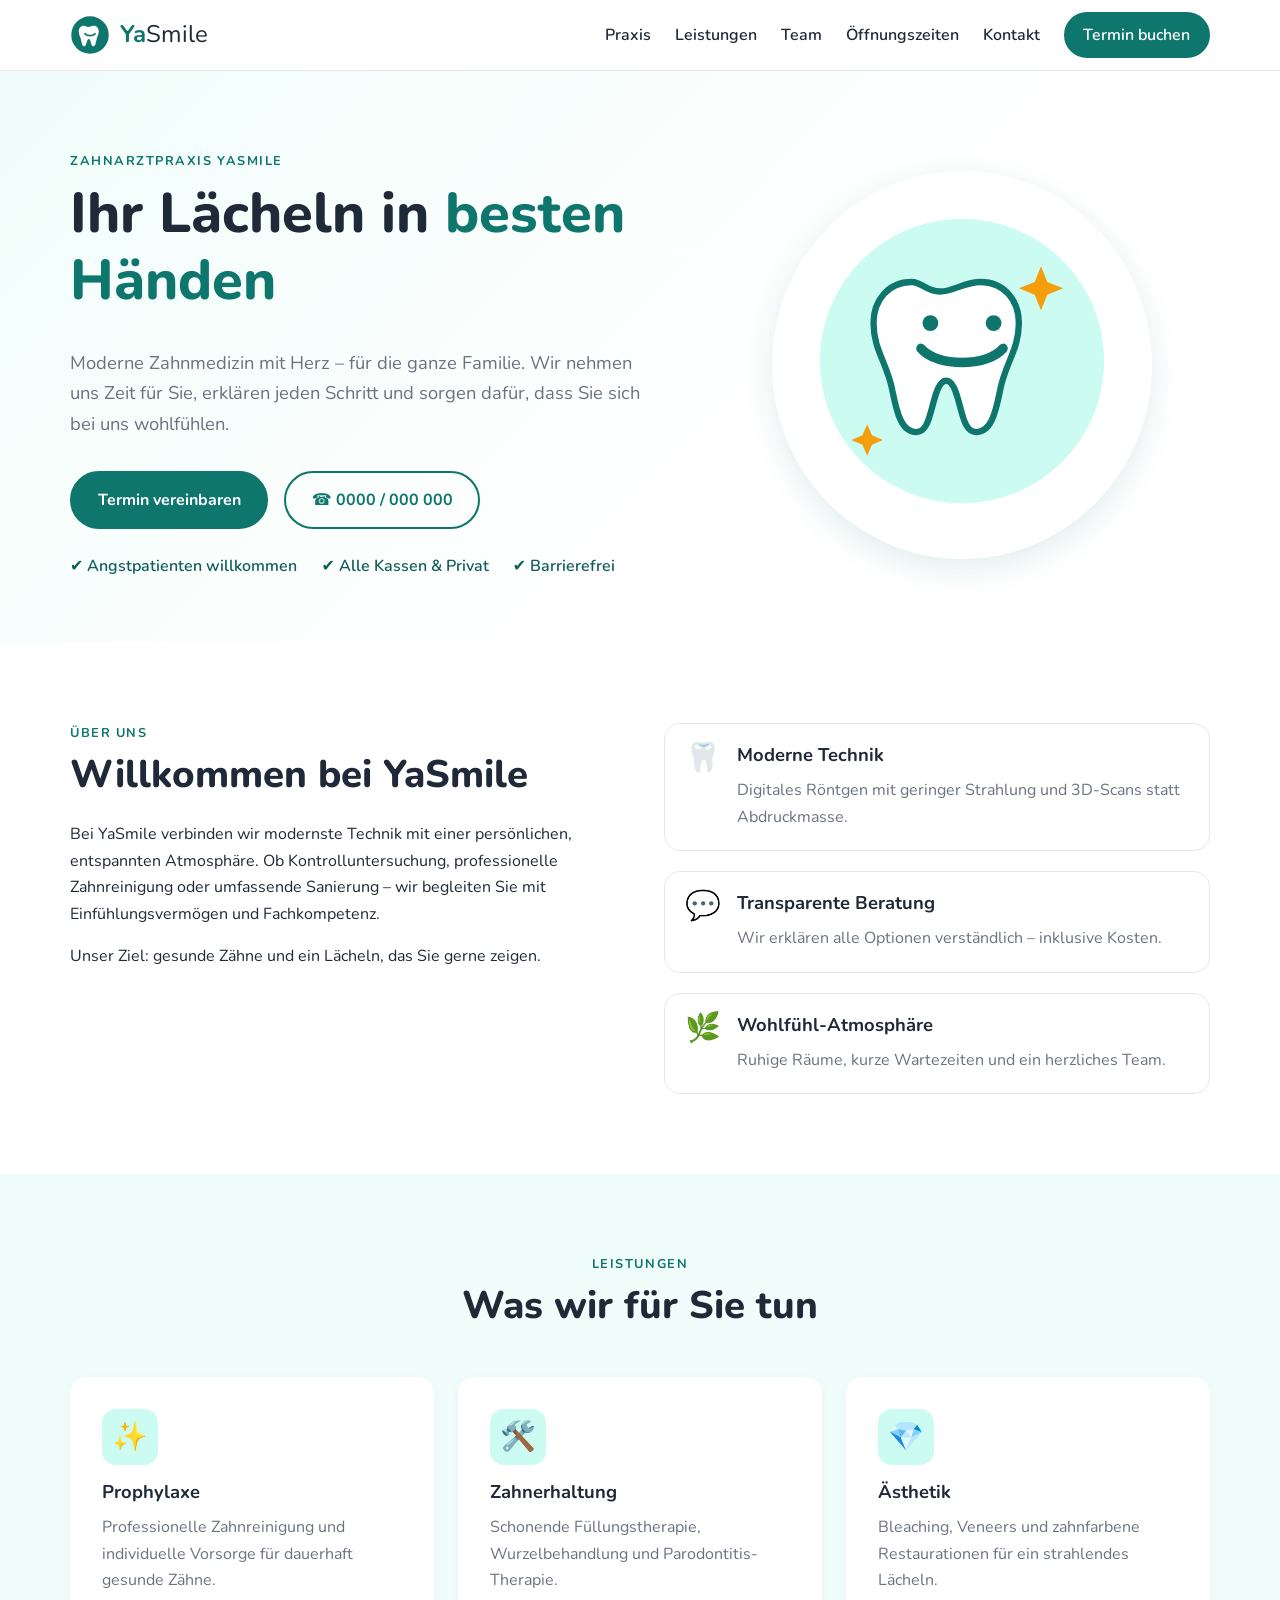
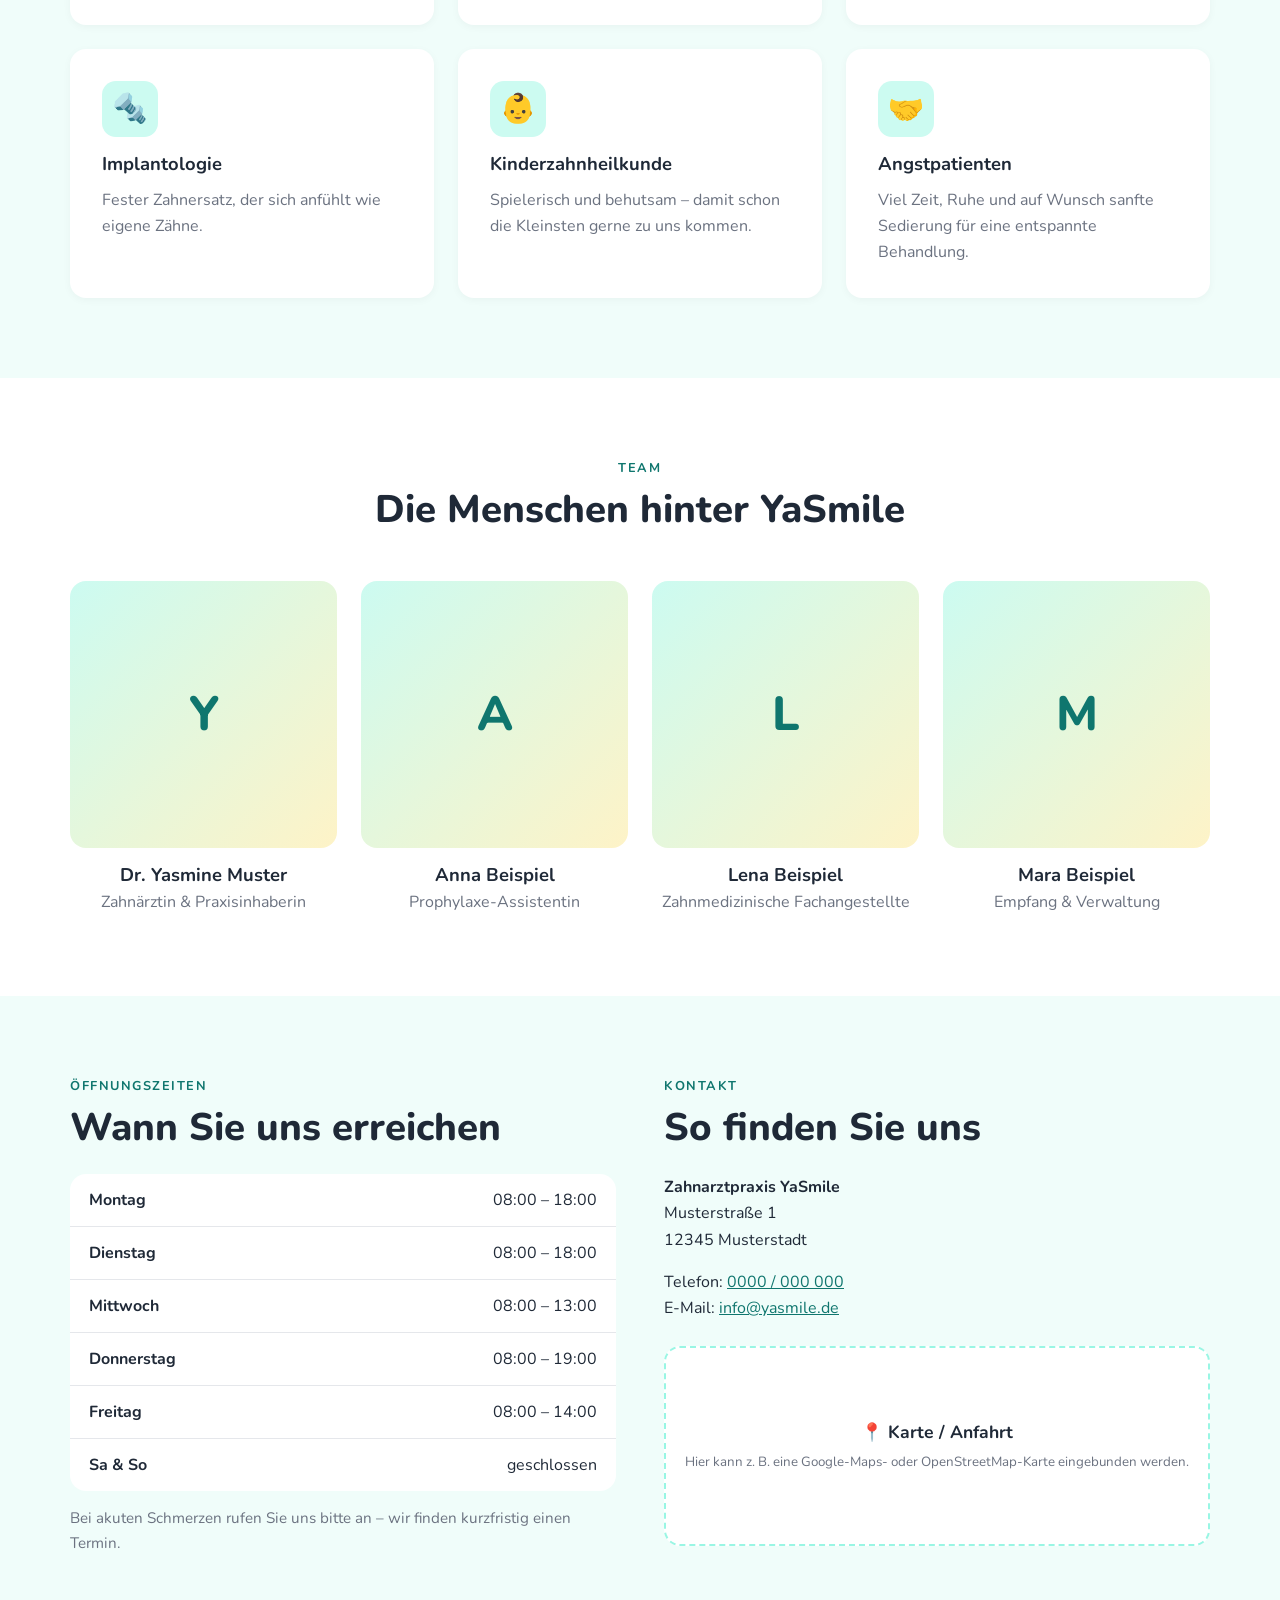
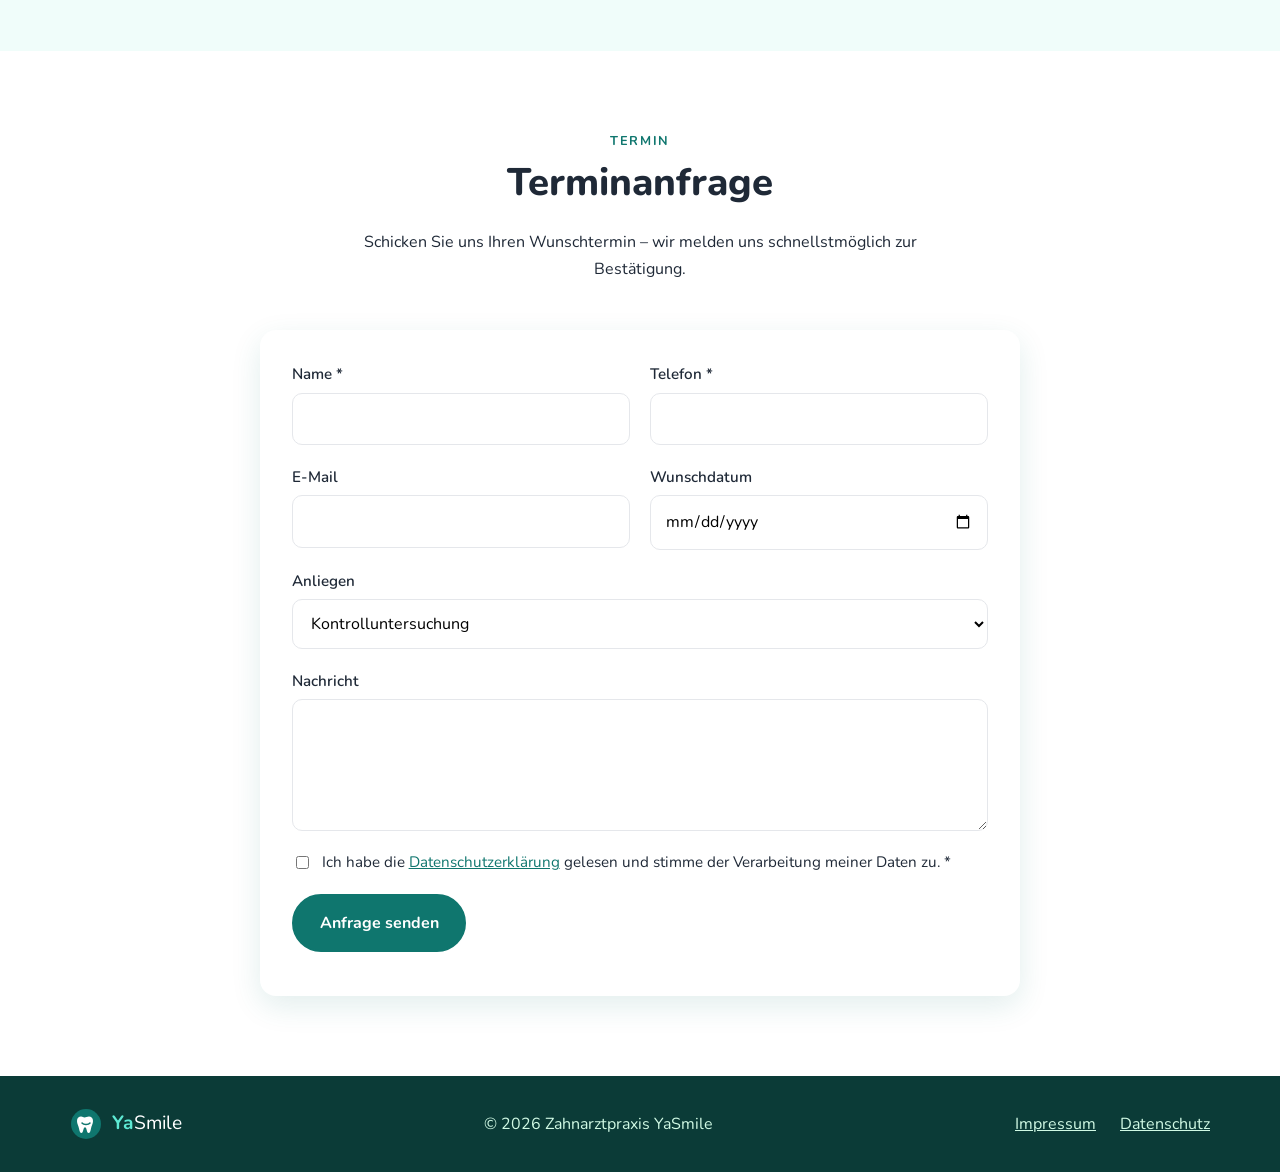
==== index.html @ cb1a3b2c "Add YaSmile dental practice website Static responsive site with hero, practice info, services, team," ====
<!DOCTYPE html>
<html lang="de">
<head>
  <meta charset="UTF-8">
  <meta name="viewport" content="width=device-width, initial-scale=1.0">
  <title>YaSmile – Ihre Zahnarztpraxis</title>
  <meta name="description" content="YaSmile – moderne Zahnarztpraxis für die ganze Familie. Prophylaxe, Ästhetik, Implantologie und Angstpatienten-Behandlung. Jetzt Termin vereinbaren.">
  <link rel="icon" href="favicon.svg" type="image/svg+xml">
  <link rel="preconnect" href="https://fonts.googleapis.com">
  <link rel="preconnect" href="https://fonts.gstatic.com" crossorigin>
  <link href="https://fonts.googleapis.com/css2?family=Nunito:wght@400;600;700;800&display=swap" rel="stylesheet">
  <link rel="stylesheet" href="css/styles.css">
</head>
<body>

  <!-- Navigation -->
  <header class="site-header" id="top">
    <div class="container nav-wrap">
      <a href="#top" class="brand" aria-label="YaSmile Startseite">
        <img src="assets/logo.svg" alt="" width="40" height="40">
        <span><strong>Ya</strong>Smile</span>
      </a>
      <button class="nav-toggle" aria-label="Menü öffnen" aria-expanded="false" aria-controls="main-nav">
        <span></span><span></span><span></span>
      </button>
      <nav class="main-nav" id="main-nav">
        <a href="#praxis">Praxis</a>
        <a href="#leistungen">Leistungen</a>
        <a href="#team">Team</a>
        <a href="#zeiten">Öffnungszeiten</a>
        <a href="#kontakt">Kontakt</a>
        <a href="#termin" class="btn btn-small">Termin buchen</a>
      </nav>
    </div>
  </header>

  <main>
    <!-- Hero -->
    <section class="hero">
      <div class="container hero-grid">
        <div class="hero-text">
          <p class="eyebrow">Zahnarztpraxis YaSmile</p>
          <h1>Ihr Lächeln in <span class="accent">besten Händen</span></h1>
          <p class="lead">Moderne Zahnmedizin mit Herz – für die ganze Familie. Wir nehmen uns Zeit für Sie, erklären jeden Schritt und sorgen dafür, dass Sie sich bei uns wohlfühlen.</p>
          <div class="hero-actions">
            <a href="#termin" class="btn">Termin vereinbaren</a>
            <a href="tel:+49000000000" class="btn btn-outline">☎ 0000 / 000 000</a>
          </div>
          <ul class="hero-badges">
            <li>✔ Angstpatienten willkommen</li>
            <li>✔ Alle Kassen &amp; Privat</li>
            <li>✔ Barrierefrei</li>
          </ul>
        </div>
        <div class="hero-visual" aria-hidden="true">
          <div class="smile-card">
            <svg viewBox="0 0 200 200">
              <circle cx="100" cy="100" r="90" fill="#ccfbf1"/>
              <path d="M68 50c-14 0-24 11-24 26 0 17 9 26 12 43 3 15 6 26 15 26s9-17 14-28c3-6 7-6 10 0 5 11 5 28 14 28s12-11 15-26c3-17 12-26 12-43 0-15-10-26-24-26-11 0-17 6-26 6s-11-6-18-6z" fill="#fff" stroke="#0f766e" stroke-width="4"/>
              <path d="M74 92c10 12 42 12 52 0" stroke="#0f766e" stroke-width="6" stroke-linecap="round" fill="none"/>
              <circle cx="80" cy="76" r="5" fill="#0f766e"/>
              <circle cx="120" cy="76" r="5" fill="#0f766e"/>
              <path d="M150 40l4 10 10 4-10 4-4 10-4-10-10-4 10-4z" fill="#f59e0b"/>
              <path d="M40 140l3 7 7 3-7 3-3 7-3-7-7-3 7-3z" fill="#f59e0b"/>
            </svg>
          </div>
        </div>
      </div>
    </section>

    <!-- Praxis -->
    <section class="section" id="praxis">
      <div class="container two-col">
        <div>
          <p class="eyebrow">Über uns</p>
          <h2>Willkommen bei YaSmile</h2>
          <p>Bei YaSmile verbinden wir modernste Technik mit einer persönlichen, entspannten Atmosphäre. Ob Kontrolluntersuchung, professionelle Zahnreinigung oder umfassende Sanierung – wir begleiten Sie mit Einfühlungsvermögen und Fachkompetenz.</p>
          <p>Unser Ziel: gesunde Zähne und ein Lächeln, das Sie gerne zeigen.</p>
        </div>
        <ul class="features">
          <li><span class="icon">🦷</span><div><h3>Moderne Technik</h3><p>Digitales Röntgen mit geringer Strahlung und 3D-Scans statt Abdruckmasse.</p></div></li>
          <li><span class="icon">💬</span><div><h3>Transparente Beratung</h3><p>Wir erklären alle Optionen verständlich – inklusive Kosten.</p></div></li>
          <li><span class="icon">🌿</span><div><h3>Wohlfühl-Atmosphäre</h3><p>Ruhige Räume, kurze Wartezeiten und ein herzliches Team.</p></div></li>
        </ul>
      </div>
    </section>

    <!-- Leistungen -->
    <section class="section section-tinted" id="leistungen">
      <div class="container">
        <div class="section-head">
          <p class="eyebrow">Leistungen</p>
          <h2>Was wir für Sie tun</h2>
        </div>
        <div class="cards">
          <article class="card"><span class="icon">✨</span><h3>Prophylaxe</h3><p>Professionelle Zahnreinigung und individuelle Vorsorge für dauerhaft gesunde Zähne.</p></article>
          <article class="card"><span class="icon">🛠️</span><h3>Zahnerhaltung</h3><p>Schonende Füllungstherapie, Wurzelbehandlung und Parodontitis-Therapie.</p></article>
          <article class="card"><span class="icon">💎</span><h3>Ästhetik</h3><p>Bleaching, Veneers und zahnfarbene Restaurationen für ein strahlendes Lächeln.</p></article>
          <article class="card"><span class="icon">🔩</span><h3>Implantologie</h3><p>Fester Zahnersatz, der sich anfühlt wie eigene Zähne.</p></article>
          <article class="card"><span class="icon">👶</span><h3>Kinderzahnheilkunde</h3><p>Spielerisch und behutsam – damit schon die Kleinsten gerne zu uns kommen.</p></article>
          <article class="card"><span class="icon">🤝</span><h3>Angstpatienten</h3><p>Viel Zeit, Ruhe und auf Wunsch sanfte Sedierung für eine entspannte Behandlung.</p></article>
        </div>
      </div>
    </section>

    <!-- Team -->
    <section class="section" id="team">
      <div class="container">
        <div class="section-head">
          <p class="eyebrow">Team</p>
          <h2>Die Menschen hinter YaSmile</h2>
        </div>
        <div class="team">
          <figure class="member"><div class="avatar">Y</div><figcaption><h3>Dr. Yasmine Muster</h3><p>Zahnärztin &amp; Praxisinhaberin</p></figcaption></figure>
          <figure class="member"><div class="avatar">A</div><figcaption><h3>Anna Beispiel</h3><p>Prophylaxe-Assistentin</p></figcaption></figure>
          <figure class="member"><div class="avatar">L</div><figcaption><h3>Lena Beispiel</h3><p>Zahnmedizinische Fachangestellte</p></figcaption></figure>
          <figure class="member"><div class="avatar">M</div><figcaption><h3>Mara Beispiel</h3><p>Empfang &amp; Verwaltung</p></figcaption></figure>
        </div>
      </div>
    </section>

    <!-- Öffnungszeiten & Kontakt -->
    <section class="section section-tinted" id="zeiten">
      <div class="container two-col">
        <div>
          <p class="eyebrow">Öffnungszeiten</p>
          <h2>Wann Sie uns erreichen</h2>
          <table class="hours">
            <tr><th>Montag</th><td>08:00 – 18:00</td></tr>
            <tr><th>Dienstag</th><td>08:00 – 18:00</td></tr>
            <tr><th>Mittwoch</th><td>08:00 – 13:00</td></tr>
            <tr><th>Donnerstag</th><td>08:00 – 19:00</td></tr>
            <tr><th>Freitag</th><td>08:00 – 14:00</td></tr>
            <tr><th>Sa &amp; So</th><td>geschlossen</td></tr>
          </table>
          <p class="note">Bei akuten Schmerzen rufen Sie uns bitte an – wir finden kurzfristig einen Termin.</p>
        </div>
        <div id="kontakt">
          <p class="eyebrow">Kontakt</p>
          <h2>So finden Sie uns</h2>
          <address class="contact">
            <p><strong>Zahnarztpraxis YaSmile</strong><br>Musterstraße 1<br>12345 Musterstadt</p>
            <p>Telefon: <a href="tel:+49000000000">0000 / 000 000</a><br>E-Mail: <a href="mailto:info@yasmile.de">info@yasmile.de</a></p>
          </address>
          <div class="map-placeholder">
            <span>📍 Karte / Anfahrt</span>
            <small>Hier kann z. B. eine Google-Maps- oder OpenStreetMap-Karte eingebunden werden.</small>
          </div>
        </div>
      </div>
    </section>

    <!-- Terminanfrage -->
    <section class="section" id="termin">
      <div class="container narrow">
        <div class="section-head">
          <p class="eyebrow">Termin</p>
          <h2>Terminanfrage</h2>
          <p>Schicken Sie uns Ihren Wunschtermin – wir melden uns schnellstmöglich zur Bestätigung.</p>
        </div>
        <form class="form" id="termin-form" novalidate>
          <div class="field"><label for="name">Name *</label><input id="name" name="name" required autocomplete="name"></div>
          <div class="field"><label for="phone">Telefon *</label><input id="phone" name="phone" type="tel" required autocomplete="tel"></div>
          <div class="field"><label for="email">E-Mail</label><input id="email" name="email" type="email" autocomplete="email"></div>
          <div class="field"><label for="date">Wunschdatum</label><input id="date" name="date" type="date"></div>
          <div class="field full"><label for="reason">Anliegen</label>
            <select id="reason" name="reason">
              <option>Kontrolluntersuchung</option>
              <option>Professionelle Zahnreinigung</option>
              <option>Schmerzen / Notfall</option>
              <option>Beratung Ästhetik / Implantate</option>
              <option>Sonstiges</option>
            </select>
          </div>
          <div class="field full"><label for="message">Nachricht</label><textarea id="message" name="message" rows="4"></textarea></div>
          <div class="field full check"><input id="privacy" type="checkbox" required><label for="privacy">Ich habe die <a href="datenschutz.html">Datenschutzerklärung</a> gelesen und stimme der Verarbeitung meiner Daten zu. *</label></div>
          <div class="full"><button class="btn" type="submit">Anfrage senden</button><p class="form-status" role="status" aria-live="polite"></p></div>
        </form>
      </div>
    </section>
  </main>

  <footer class="site-footer">
    <div class="container footer-grid">
      <div class="brand"><img src="assets/logo.svg" alt="" width="32" height="32"><span><strong>Ya</strong>Smile</span></div>
      <p>© <span id="year"></span> Zahnarztpraxis YaSmile</p>
      <nav><a href="impressum.html">Impressum</a><a href="datenschutz.html">Datenschutz</a></nav>
    </div>
  </footer>

  <script src="js/main.js"></script>
</body>
</html>
---- css/styles.css ----
:root {
  --primary: #0f766e;
  --primary-dark: #115e59;
  --primary-light: #ccfbf1;
  --accent: #f59e0b;
  --text: #1f2937;
  --muted: #6b7280;
  --bg: #ffffff;
  --tint: #f0fdfa;
  --border: #e5e7eb;
  --radius: 16px;
  --shadow: 0 10px 30px rgba(15, 118, 110, 0.12);
}

*, *::before, *::after { box-sizing: border-box; }
html { scroll-behavior: smooth; scroll-padding-top: 80px; }
body {
  margin: 0;
  font-family: "Nunito", system-ui, -apple-system, "Segoe UI", sans-serif;
  color: var(--text);
  background: var(--bg);
  line-height: 1.65;
}
img { max-width: 100%; display: block; }
a { color: var(--primary); }
h1, h2, h3 { line-height: 1.2; margin: 0 0 .6em; }
h1 { font-size: clamp(2.2rem, 5vw, 3.5rem); font-weight: 800; }
h2 { font-size: clamp(1.7rem, 3.5vw, 2.4rem); font-weight: 800; }
h3 { font-size: 1.15rem; }

.container { width: min(1140px, 100% - 32px); margin-inline: auto; }
.narrow { width: min(760px, 100% - 32px); }

.eyebrow {
  text-transform: uppercase; letter-spacing: .12em; font-size: .8rem;
  font-weight: 700; color: var(--primary); margin: 0 0 .5rem;
}
.accent { color: var(--primary); }

/* Buttons */
.btn {
  display: inline-block; background: var(--primary); color: #fff; text-decoration: none;
  font-weight: 700; padding: .85rem 1.6rem; border-radius: 999px; border: 2px solid var(--primary);
  cursor: pointer; font: inherit; font-weight: 700; transition: background .2s, transform .2s;
}
.btn:hover { background: var(--primary-dark); transform: translateY(-2px); }
.btn-outline { background: transparent; color: var(--primary); }
.btn-outline:hover { background: var(--primary-light); }
.btn-small { padding: .5rem 1.1rem; color: #fff !important; }

/* Header */
.site-header {
  position: sticky; top: 0; z-index: 50; background: rgba(255,255,255,.92);
  backdrop-filter: blur(8px); border-bottom: 1px solid var(--border);
}
.nav-wrap { display: flex; align-items: center; justify-content: space-between; height: 70px; }
.brand { display: flex; align-items: center; gap: .6rem; text-decoration: none; color: var(--text); font-size: 1.5rem; }
.brand strong { color: var(--primary); }
.main-nav { display: flex; align-items: center; gap: 1.5rem; }
.main-nav a { text-decoration: none; color: var(--text); font-weight: 600; }
.main-nav a:not(.btn):hover { color: var(--primary); }
.nav-toggle { display: none; background: none; border: 0; cursor: pointer; padding: 8px; }
.nav-toggle span { display: block; width: 24px; height: 3px; background: var(--text); margin: 4px 0; border-radius: 2px; transition: .3s; }

/* Hero */
.hero { background: linear-gradient(135deg, var(--tint) 0%, #fff 60%); padding: 5rem 0 4rem; }
.hero-grid { display: grid; grid-template-columns: 1.2fr 1fr; gap: 3rem; align-items: center; }
.lead { font-size: 1.15rem; color: var(--muted); max-width: 36em; }
.hero-actions { display: flex; flex-wrap: wrap; gap: 1rem; margin: 2rem 0 1.5rem; }
.hero-badges { list-style: none; padding: 0; margin: 0; display: flex; flex-wrap: wrap; gap: .5rem 1.5rem; color: var(--primary-dark); font-weight: 600; }
.smile-card { background: #fff; border-radius: 50%; box-shadow: var(--shadow); padding: 2rem; max-width: 380px; margin-inline: auto; animation: float 5s ease-in-out infinite; }
@keyframes float { 50% { transform: translateY(-12px); } }

/* Sections */
.section { padding: 5rem 0; }
.section-tinted { background: var(--tint); }
.section-head { text-align: center; max-width: 640px; margin: 0 auto 3rem; }
.two-col { display: grid; grid-template-columns: 1fr 1fr; gap: 3rem; align-items: start; }

.features { list-style: none; margin: 0; padding: 0; display: grid; gap: 1.25rem; }
.features li { display: flex; gap: 1rem; background: #fff; border: 1px solid var(--border); border-radius: var(--radius); padding: 1.25rem; }
.features p { margin: 0; color: var(--muted); }
.icon { font-size: 1.8rem; line-height: 1; flex-shrink: 0; }

.cards { display: grid; grid-template-columns: repeat(3, 1fr); gap: 1.5rem; }
.card { background: #fff; border-radius: var(--radius); padding: 2rem; box-shadow: 0 2px 8px rgba(0,0,0,.04); transition: transform .25s, box-shadow .25s; }
.card:hover { transform: translateY(-6px); box-shadow: var(--shadow); }
.card .icon { display: inline-flex; width: 56px; height: 56px; align-items: center; justify-content: center; background: var(--primary-light); border-radius: 14px; margin-bottom: 1rem; }
.card p { color: var(--muted); margin: 0; }

.team { display: grid; grid-template-columns: repeat(4, 1fr); gap: 1.5rem; }
.member { margin: 0; text-align: center; }
.avatar {
  aspect-ratio: 1; border-radius: var(--radius); display: grid; place-items: center;
  font-size: 3rem; font-weight: 800; color: var(--primary);
  background: linear-gradient(135deg, var(--primary-light), #fef3c7); margin-bottom: 1rem;
}
.member h3 { margin-bottom: .2rem; }
.member p { margin: 0; color: var(--muted); }

.hours { width: 100%; border-collapse: collapse; background: #fff; border-radius: var(--radius); overflow: hidden; }
.hours th, .hours td { padding: .8rem 1.2rem; text-align: left; border-bottom: 1px solid var(--border); }
.hours tr:last-child th, .hours tr:last-child td { border-bottom: 0; }
.hours td { text-align: right; font-variant-numeric: tabular-nums; }
.note { color: var(--muted); font-size: .95rem; }

.contact { font-style: normal; }
.map-placeholder {
  margin-top: 1.5rem; min-height: 200px; border-radius: var(--radius); border: 2px dashed #99f6e4;
  background: #fff; display: grid; place-content: center; text-align: center; padding: 1rem; gap: .3rem;
}
.map-placeholder span { font-weight: 700; font-size: 1.1rem; }
.map-placeholder small { color: var(--muted); }

/* Form */
.form { display: grid; grid-template-columns: 1fr 1fr; gap: 1.2rem; background: #fff; padding: 2rem; border-radius: var(--radius); box-shadow: var(--shadow); }
.field { display: flex; flex-direction: column; gap: .35rem; }
.full { grid-column: 1 / -1; }
.field label { font-weight: 600; font-size: .95rem; }
.field input, .field select, .field textarea {
  font: inherit; padding: .75rem .9rem; border: 1px solid var(--border); border-radius: 10px; background: #fff;
}
.field input:focus, .field select:focus, .field textarea:focus { outline: 2px solid var(--primary); border-color: transparent; }
.field.check { flex-direction: row; align-items: flex-start; gap: .6rem; }
.field.check input { margin-top: .35rem; }
.field.check label { font-weight: 400; }
.invalid { border-color: #dc2626 !important; }
.form-status { margin: .75rem 0 0; font-weight: 600; }
.form-status.error { color: #dc2626; }
.form-status.success { color: var(--primary); }

/* Footer */
.site-footer { background: #0b3b37; color: #d1fae5; padding: 2rem 0; }
.footer-grid { display: flex; flex-wrap: wrap; align-items: center; justify-content: space-between; gap: 1rem; }
.site-footer .brand { color: #fff; font-size: 1.2rem; }
.site-footer .brand strong { color: #5eead4; }
.site-footer p { margin: 0; }
.site-footer nav { display: flex; gap: 1.5rem; }
.site-footer a { color: #d1fae5; }

/* Legal pages */
.legal { padding: 4rem 0; }
.legal h2 { font-size: 1.4rem; margin-top: 2rem; }

/* Responsive */
@media (max-width: 900px) {
  .hero-grid, .two-col { grid-template-columns: 1fr; }
  .hero-visual { order: -1; }
  .smile-card { max-width: 240px; }
  .cards { grid-template-columns: repeat(2, 1fr); }
  .team { grid-template-columns: repeat(2, 1fr); }
}
@media (max-width: 760px) {
  .nav-toggle { display: block; }
  .main-nav {
    position: absolute; top: 70px; left: 0; right: 0; flex-direction: column; align-items: stretch;
    background: #fff; padding: 1rem 16px 1.5rem; gap: .25rem; border-bottom: 1px solid var(--border);
    display: none;
  }
  .main-nav.open { display: flex; }
  .main-nav a { padding: .6rem 0; }
  .main-nav .btn { text-align: center; margin-top: .5rem; }
  .nav-toggle[aria-expanded="true"] span:nth-child(1) { transform: translateY(7px) rotate(45deg); }
  .nav-toggle[aria-expanded="true"] span:nth-child(2) { opacity: 0; }
  .nav-toggle[aria-expanded="true"] span:nth-child(3) { transform: translateY(-7px) rotate(-45deg); }
  .hero { padding: 3rem 0; }
  .section { padding: 3.5rem 0; }
  .cards, .form { grid-template-columns: 1fr; }
  .form { padding: 1.25rem; }
}
@media (prefers-reduced-motion: reduce) {
  html { scroll-behavior: auto; }
  .smile-card { animation: none; }
  .card, .btn { transition: none; }
}
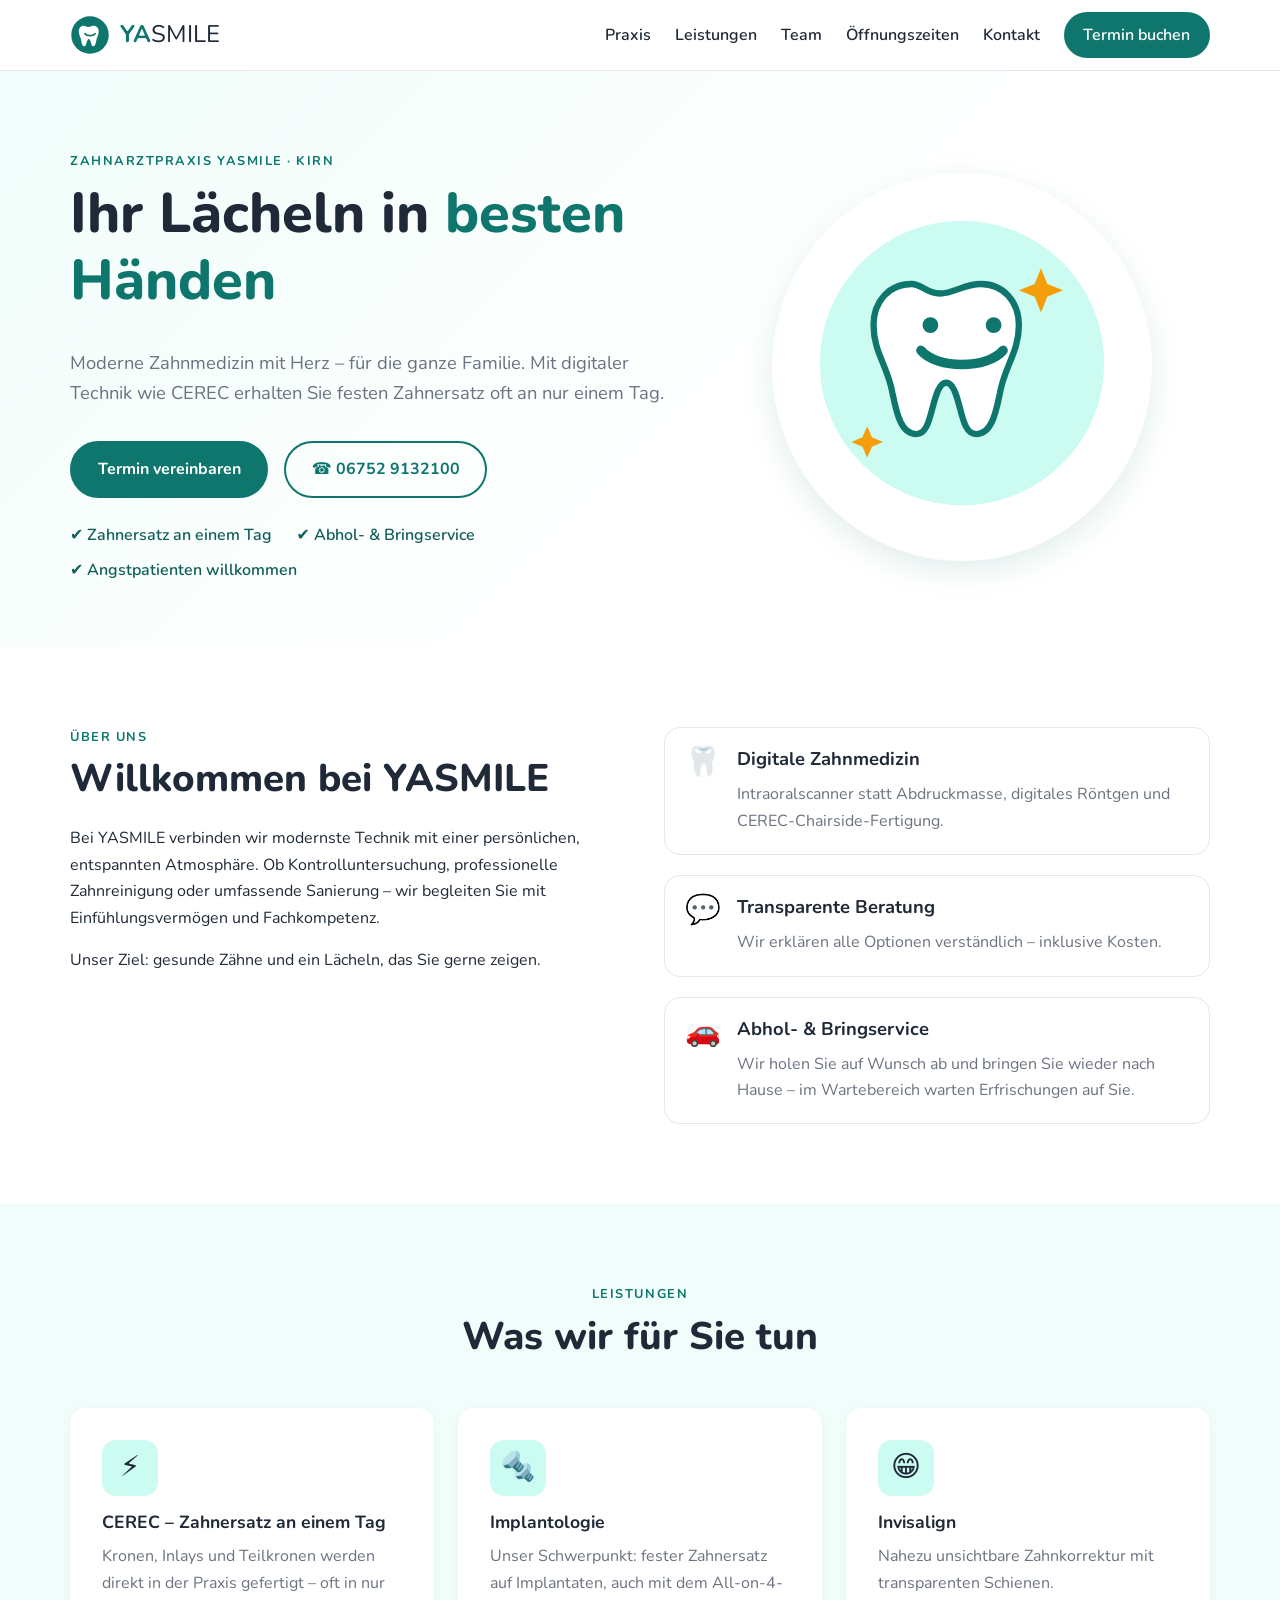
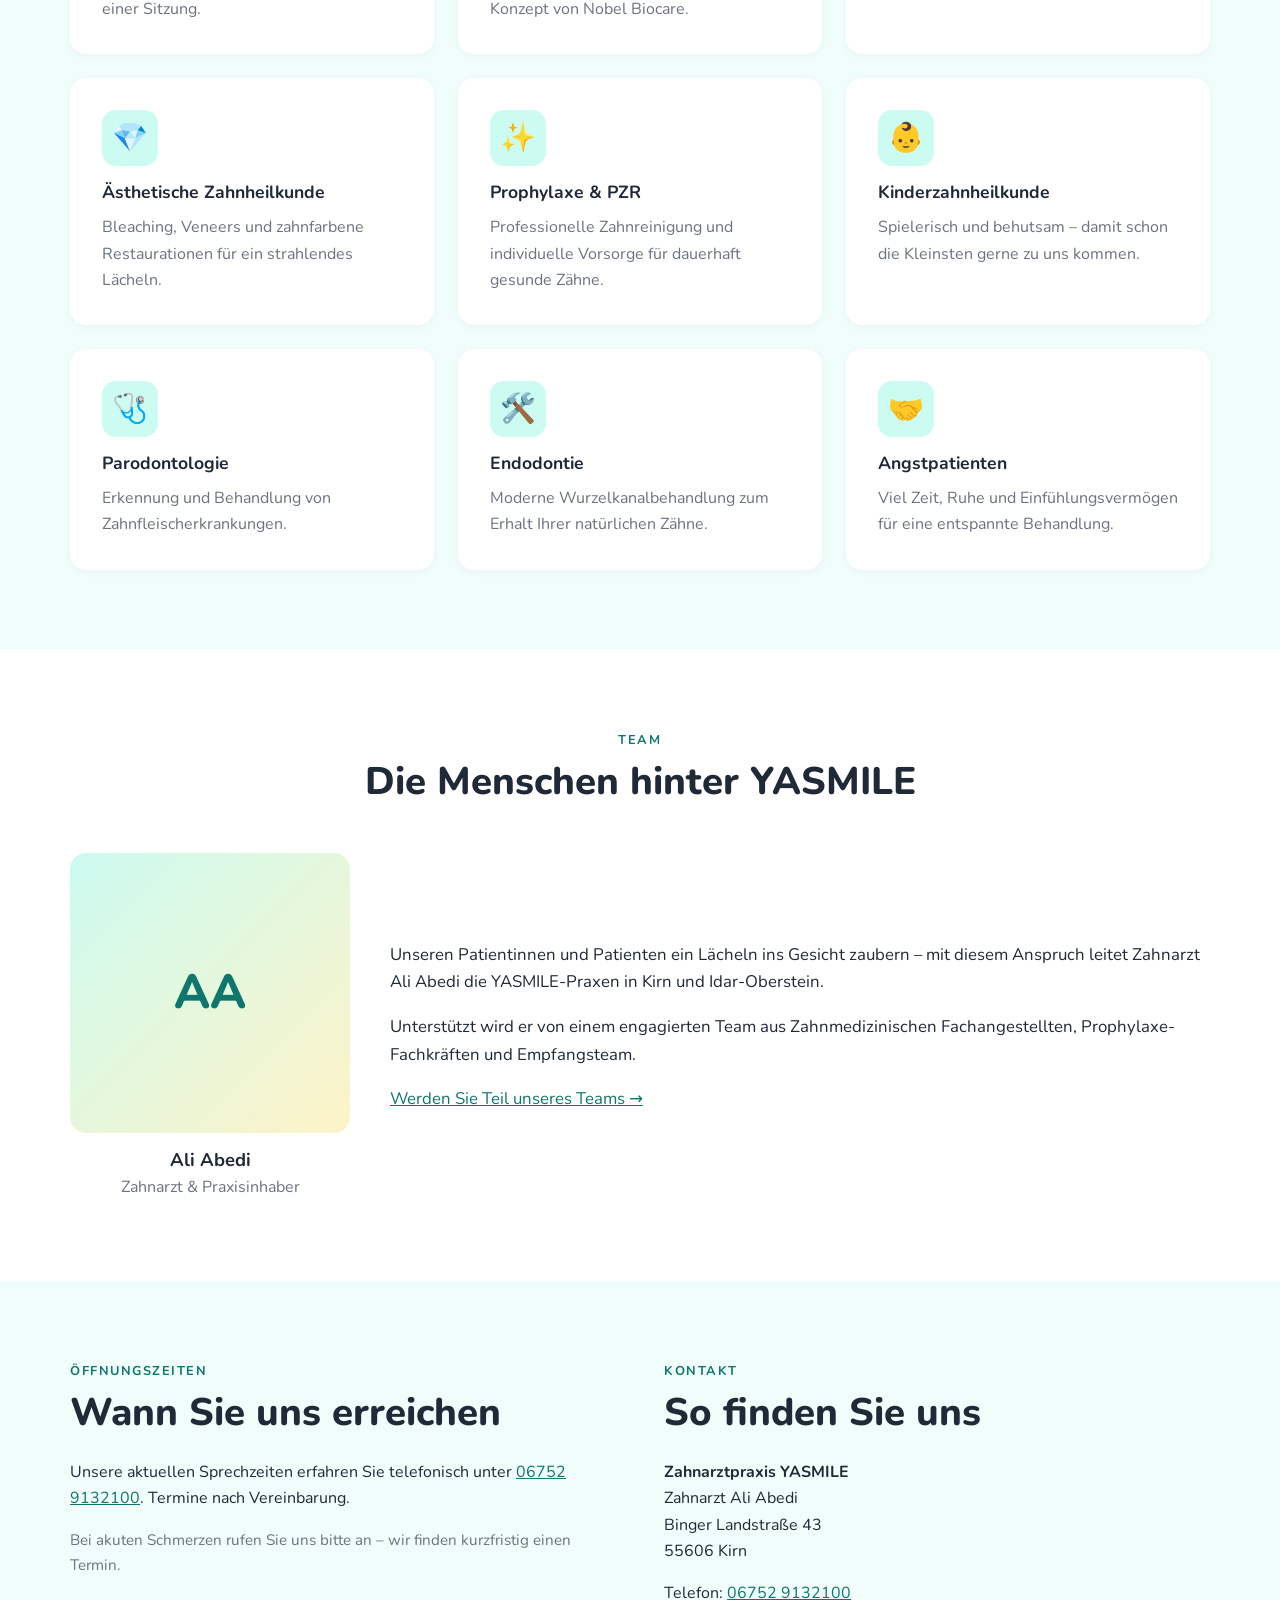
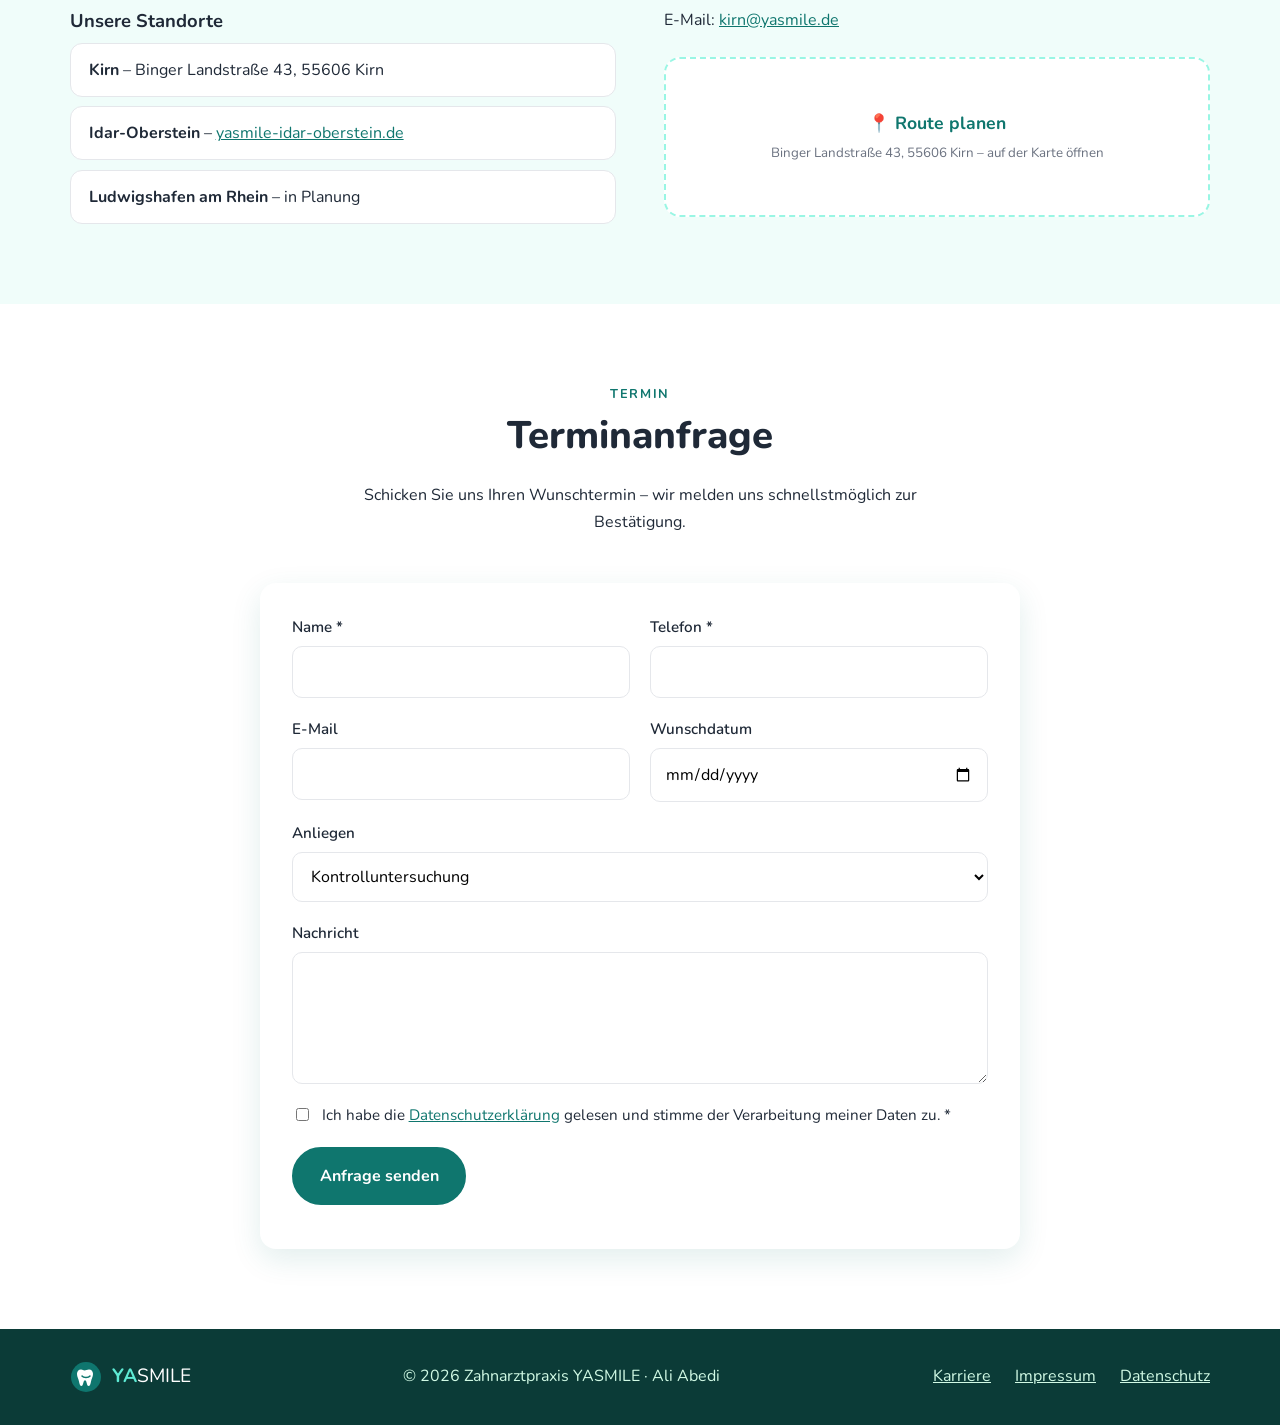
==== commit 87a6ec30: "Use real YASMILE practice details Add Kirn address, phone and email, owner Ali Abedi, actual service" ====
--- a/index.html
+++ b/index.html
@@ -3,8 +3,8 @@
 <head>
   <meta charset="UTF-8">
   <meta name="viewport" content="width=device-width, initial-scale=1.0">
-  <title>YaSmile – Ihre Zahnarztpraxis</title>
-  <meta name="description" content="YaSmile – moderne Zahnarztpraxis für die ganze Familie. Prophylaxe, Ästhetik, Implantologie und Angstpatienten-Behandlung. Jetzt Termin vereinbaren.">
+  <title>YASMILE – Ihr Zahnarzt in Kirn</title>
+  <meta name="description" content="YASMILE – moderne Zahnarztpraxis von Zahnarzt Ali Abedi in Kirn. CEREC-Zahnersatz an einem Tag, Implantate, Invisalign, Prophylaxe und Kinderzahnheilkunde.">
   <link rel="icon" href="favicon.svg" type="image/svg+xml">
   <link rel="preconnect" href="https://fonts.googleapis.com">
   <link rel="preconnect" href="https://fonts.gstatic.com" crossorigin>
@@ -16,9 +16,9 @@
   <!-- Navigation -->
   <header class="site-header" id="top">
     <div class="container nav-wrap">
-      <a href="#top" class="brand" aria-label="YaSmile Startseite">
+      <a href="#top" class="brand" aria-label="YASMILE Startseite">
         <img src="assets/logo.svg" alt="" width="40" height="40">
-        <span><strong>Ya</strong>Smile</span>
+        <span><strong>YA</strong>SMILE</span>
       </a>
       <button class="nav-toggle" aria-label="Menü öffnen" aria-expanded="false" aria-controls="main-nav">
         <span></span><span></span><span></span>
@@ -39,17 +39,17 @@
     <section class="hero">
       <div class="container hero-grid">
         <div class="hero-text">
-          <p class="eyebrow">Zahnarztpraxis YaSmile</p>
+          <p class="eyebrow">Zahnarztpraxis YASMILE · Kirn</p>
           <h1>Ihr Lächeln in <span class="accent">besten Händen</span></h1>
-          <p class="lead">Moderne Zahnmedizin mit Herz – für die ganze Familie. Wir nehmen uns Zeit für Sie, erklären jeden Schritt und sorgen dafür, dass Sie sich bei uns wohlfühlen.</p>
+          <p class="lead">Moderne Zahnmedizin mit Herz – für die ganze Familie. Mit digitaler Technik wie CEREC erhalten Sie festen Zahnersatz oft an nur einem Tag.</p>
           <div class="hero-actions">
             <a href="#termin" class="btn">Termin vereinbaren</a>
-            <a href="tel:+49000000000" class="btn btn-outline">☎ 0000 / 000 000</a>
+            <a href="tel:+4967529132100" class="btn btn-outline">☎ 06752 9132100</a>
           </div>
           <ul class="hero-badges">
+            <li>✔ Zahnersatz an einem Tag</li>
+            <li>✔ Abhol- &amp; Bringservice</li>
             <li>✔ Angstpatienten willkommen</li>
-            <li>✔ Alle Kassen &amp; Privat</li>
-            <li>✔ Barrierefrei</li>
           </ul>
         </div>
         <div class="hero-visual" aria-hidden="true">
@@ -73,14 +73,14 @@
       <div class="container two-col">
         <div>
           <p class="eyebrow">Über uns</p>
-          <h2>Willkommen bei YaSmile</h2>
-          <p>Bei YaSmile verbinden wir modernste Technik mit einer persönlichen, entspannten Atmosphäre. Ob Kontrolluntersuchung, professionelle Zahnreinigung oder umfassende Sanierung – wir begleiten Sie mit Einfühlungsvermögen und Fachkompetenz.</p>
+          <h2>Willkommen bei YASMILE</h2>
+          <p>Bei YASMILE verbinden wir modernste Technik mit einer persönlichen, entspannten Atmosphäre. Ob Kontrolluntersuchung, professionelle Zahnreinigung oder umfassende Sanierung – wir begleiten Sie mit Einfühlungsvermögen und Fachkompetenz.</p>
           <p>Unser Ziel: gesunde Zähne und ein Lächeln, das Sie gerne zeigen.</p>
         </div>
         <ul class="features">
-          <li><span class="icon">🦷</span><div><h3>Moderne Technik</h3><p>Digitales Röntgen mit geringer Strahlung und 3D-Scans statt Abdruckmasse.</p></div></li>
+          <li><span class="icon">🦷</span><div><h3>Digitale Zahnmedizin</h3><p>Intraoralscanner statt Abdruckmasse, digitales Röntgen und CEREC-Chairside-Fertigung.</p></div></li>
           <li><span class="icon">💬</span><div><h3>Transparente Beratung</h3><p>Wir erklären alle Optionen verständlich – inklusive Kosten.</p></div></li>
-          <li><span class="icon">🌿</span><div><h3>Wohlfühl-Atmosphäre</h3><p>Ruhige Räume, kurze Wartezeiten und ein herzliches Team.</p></div></li>
+          <li><span class="icon">🚗</span><div><h3>Abhol- &amp; Bringservice</h3><p>Wir holen Sie auf Wunsch ab und bringen Sie wieder nach Hause – im Wartebereich warten Erfrischungen auf Sie.</p></div></li>
         </ul>
       </div>
     </section>
@@ -93,12 +93,15 @@
           <h2>Was wir für Sie tun</h2>
         </div>
         <div class="cards">
-          <article class="card"><span class="icon">✨</span><h3>Prophylaxe</h3><p>Professionelle Zahnreinigung und individuelle Vorsorge für dauerhaft gesunde Zähne.</p></article>
-          <article class="card"><span class="icon">🛠️</span><h3>Zahnerhaltung</h3><p>Schonende Füllungstherapie, Wurzelbehandlung und Parodontitis-Therapie.</p></article>
-          <article class="card"><span class="icon">💎</span><h3>Ästhetik</h3><p>Bleaching, Veneers und zahnfarbene Restaurationen für ein strahlendes Lächeln.</p></article>
-          <article class="card"><span class="icon">🔩</span><h3>Implantologie</h3><p>Fester Zahnersatz, der sich anfühlt wie eigene Zähne.</p></article>
+          <article class="card"><span class="icon">⚡</span><h3>CEREC – Zahnersatz an einem Tag</h3><p>Kronen, Inlays und Teilkronen werden direkt in der Praxis gefertigt – oft in nur einer Sitzung.</p></article>
+          <article class="card"><span class="icon">🔩</span><h3>Implantologie</h3><p>Unser Schwerpunkt: fester Zahnersatz auf Implantaten, auch mit dem All-on-4-Konzept von Nobel Biocare.</p></article>
+          <article class="card"><span class="icon">😁</span><h3>Invisalign</h3><p>Nahezu unsichtbare Zahnkorrektur mit transparenten Schienen.</p></article>
+          <article class="card"><span class="icon">💎</span><h3>Ästhetische Zahnheilkunde</h3><p>Bleaching, Veneers und zahnfarbene Restaurationen für ein strahlendes Lächeln.</p></article>
+          <article class="card"><span class="icon">✨</span><h3>Prophylaxe &amp; PZR</h3><p>Professionelle Zahnreinigung und individuelle Vorsorge für dauerhaft gesunde Zähne.</p></article>
           <article class="card"><span class="icon">👶</span><h3>Kinderzahnheilkunde</h3><p>Spielerisch und behutsam – damit schon die Kleinsten gerne zu uns kommen.</p></article>
-          <article class="card"><span class="icon">🤝</span><h3>Angstpatienten</h3><p>Viel Zeit, Ruhe und auf Wunsch sanfte Sedierung für eine entspannte Behandlung.</p></article>
+          <article class="card"><span class="icon">🩺</span><h3>Parodontologie</h3><p>Erkennung und Behandlung von Zahnfleischerkrankungen.</p></article>
+          <article class="card"><span class="icon">🛠️</span><h3>Endodontie</h3><p>Moderne Wurzelkanalbehandlung zum Erhalt Ihrer natürlichen Zähne.</p></article>
+          <article class="card"><span class="icon">🤝</span><h3>Angstpatienten</h3><p>Viel Zeit, Ruhe und Einfühlungsvermögen für eine entspannte Behandlung.</p></article>
         </div>
       </div>
     </section>
@@ -108,13 +111,15 @@
       <div class="container">
         <div class="section-head">
           <p class="eyebrow">Team</p>
-          <h2>Die Menschen hinter YaSmile</h2>
+          <h2>Die Menschen hinter YASMILE</h2>
         </div>
-        <div class="team">
-          <figure class="member"><div class="avatar">Y</div><figcaption><h3>Dr. Yasmine Muster</h3><p>Zahnärztin &amp; Praxisinhaberin</p></figcaption></figure>
-          <figure class="member"><div class="avatar">A</div><figcaption><h3>Anna Beispiel</h3><p>Prophylaxe-Assistentin</p></figcaption></figure>
-          <figure class="member"><div class="avatar">L</div><figcaption><h3>Lena Beispiel</h3><p>Zahnmedizinische Fachangestellte</p></figcaption></figure>
-          <figure class="member"><div class="avatar">M</div><figcaption><h3>Mara Beispiel</h3><p>Empfang &amp; Verwaltung</p></figcaption></figure>
+        <div class="team team-intro">
+          <figure class="member"><div class="avatar">AA</div><figcaption><h3>Ali Abedi</h3><p>Zahnarzt &amp; Praxisinhaber</p></figcaption></figure>
+          <div class="team-text">
+            <p>Unseren Patientinnen und Patienten ein Lächeln ins Gesicht zaubern – mit diesem Anspruch leitet Zahnarzt Ali Abedi die YASMILE-Praxen in Kirn und Idar-Oberstein.</p>
+            <p>Unterstützt wird er von einem engagierten Team aus Zahnmedizinischen Fachangestellten, Prophylaxe-Fachkräften und Empfangsteam.</p>
+            <p><a href="https://karriere.yasmile.de/" target="_blank" rel="noopener">Werden Sie Teil unseres Teams →</a></p>
+          </div>
         </div>
       </div>
     </section>
@@ -125,27 +130,26 @@
         <div>
           <p class="eyebrow">Öffnungszeiten</p>
           <h2>Wann Sie uns erreichen</h2>
-          <table class="hours">
-            <tr><th>Montag</th><td>08:00 – 18:00</td></tr>
-            <tr><th>Dienstag</th><td>08:00 – 18:00</td></tr>
-            <tr><th>Mittwoch</th><td>08:00 – 13:00</td></tr>
-            <tr><th>Donnerstag</th><td>08:00 – 19:00</td></tr>
-            <tr><th>Freitag</th><td>08:00 – 14:00</td></tr>
-            <tr><th>Sa &amp; So</th><td>geschlossen</td></tr>
-          </table>
+          <p>Unsere aktuellen Sprechzeiten erfahren Sie telefonisch unter <a href="tel:+4967529132100">06752 9132100</a>. Termine nach Vereinbarung.</p>
           <p class="note">Bei akuten Schmerzen rufen Sie uns bitte an – wir finden kurzfristig einen Termin.</p>
+          <h3 class="locations-title">Unsere Standorte</h3>
+          <ul class="locations">
+            <li><strong>Kirn</strong> – Binger Landstraße 43, 55606 Kirn</li>
+            <li><strong>Idar-Oberstein</strong> – <a href="https://yasmile-idar-oberstein.de/" target="_blank" rel="noopener">yasmile-idar-oberstein.de</a></li>
+            <li><strong>Ludwigshafen am Rhein</strong> – in Planung</li>
+          </ul>
         </div>
         <div id="kontakt">
           <p class="eyebrow">Kontakt</p>
           <h2>So finden Sie uns</h2>
           <address class="contact">
-            <p><strong>Zahnarztpraxis YaSmile</strong><br>Musterstraße 1<br>12345 Musterstadt</p>
-            <p>Telefon: <a href="tel:+49000000000">0000 / 000 000</a><br>E-Mail: <a href="mailto:info@yasmile.de">info@yasmile.de</a></p>
+            <p><strong>Zahnarztpraxis YASMILE</strong><br>Zahnarzt Ali Abedi<br>Binger Landstraße 43<br>55606 Kirn</p>
+            <p>Telefon: <a href="tel:+4967529132100">06752 9132100</a><br>E-Mail: <a href="mailto:kirn@yasmile.de">kirn@yasmile.de</a></p>
           </address>
-          <div class="map-placeholder">
-            <span>📍 Karte / Anfahrt</span>
-            <small>Hier kann z. B. eine Google-Maps- oder OpenStreetMap-Karte eingebunden werden.</small>
-          </div>
+          <a class="map-link" href="https://www.openstreetmap.org/search?query=Binger%20Landstra%C3%9Fe%2043%2C%2055606%20Kirn" target="_blank" rel="noopener">
+            <span>📍 Route planen</span>
+            <small>Binger Landstraße 43, 55606 Kirn – auf der Karte öffnen</small>
+          </a>
         </div>
       </div>
     </section>
@@ -168,7 +172,8 @@
               <option>Kontrolluntersuchung</option>
               <option>Professionelle Zahnreinigung</option>
               <option>Schmerzen / Notfall</option>
-              <option>Beratung Ästhetik / Implantate</option>
+              <option>Beratung Implantate / CEREC</option>
+              <option>Beratung Invisalign / Ästhetik</option>
               <option>Sonstiges</option>
             </select>
           </div>
@@ -182,9 +187,9 @@
 
   <footer class="site-footer">
     <div class="container footer-grid">
-      <div class="brand"><img src="assets/logo.svg" alt="" width="32" height="32"><span><strong>Ya</strong>Smile</span></div>
-      <p>© <span id="year"></span> Zahnarztpraxis YaSmile</p>
-      <nav><a href="impressum.html">Impressum</a><a href="datenschutz.html">Datenschutz</a></nav>
+      <div class="brand"><img src="assets/logo.svg" alt="" width="32" height="32"><span><strong>YA</strong>SMILE</span></div>
+      <p>© <span id="year"></span> Zahnarztpraxis YASMILE · Ali Abedi</p>
+      <nav><a href="https://karriere.yasmile.de/" target="_blank" rel="noopener">Karriere</a><a href="impressum.html">Impressum</a><a href="datenschutz.html">Datenschutz</a></nav>
     </div>
   </footer>
 
--- a/css/styles.css
+++ b/css/styles.css
@@ -105,12 +105,9 @@
 .note { color: var(--muted); font-size: .95rem; }
 
 .contact { font-style: normal; }
-.map-placeholder {
-  margin-top: 1.5rem; min-height: 200px; border-radius: var(--radius); border: 2px dashed #99f6e4;
-  background: #fff; display: grid; place-content: center; text-align: center; padding: 1rem; gap: .3rem;
-}
-.map-placeholder span { font-weight: 700; font-size: 1.1rem; }
-.map-placeholder small { color: var(--muted); }
+
+
+
 
 /* Form */
 .form { display: grid; grid-template-columns: 1fr 1fr; gap: 1.2rem; background: #fff; padding: 2rem; border-radius: var(--radius); box-shadow: var(--shadow); }
@@ -173,3 +170,23 @@
   .smile-card { animation: none; }
   .card, .btn { transition: none; }
 }
+
+/* Team intro & locations */
+.team-intro { grid-template-columns: 280px 1fr; align-items: center; gap: 2.5rem; }
+.team-text p { font-size: 1.05rem; }
+.locations-title { margin-top: 2rem; }
+.locations { list-style: none; padding: 0; margin: 0; display: grid; gap: .6rem; }
+.locations li { background: #fff; border-radius: 12px; padding: .8rem 1.1rem; border: 1px solid var(--border); }
+.map-link {
+  margin-top: 1.5rem; min-height: 160px; border-radius: var(--radius); border: 2px dashed #99f6e4;
+  background: #fff; display: grid; place-content: center; text-align: center; padding: 1rem; gap: .3rem;
+  text-decoration: none; color: var(--text); transition: border-color .2s;
+}
+.map-link:hover { border-color: var(--primary); }
+.map-link span { font-weight: 700; font-size: 1.1rem; color: var(--primary); }
+.map-link small { color: var(--muted); }
+.cards .card h3 { font-size: 1.1rem; }
+@media (max-width: 760px) {
+  .team-intro { grid-template-columns: 1fr; }
+  .team-intro .member { max-width: 240px; margin-inline: auto; }
+}
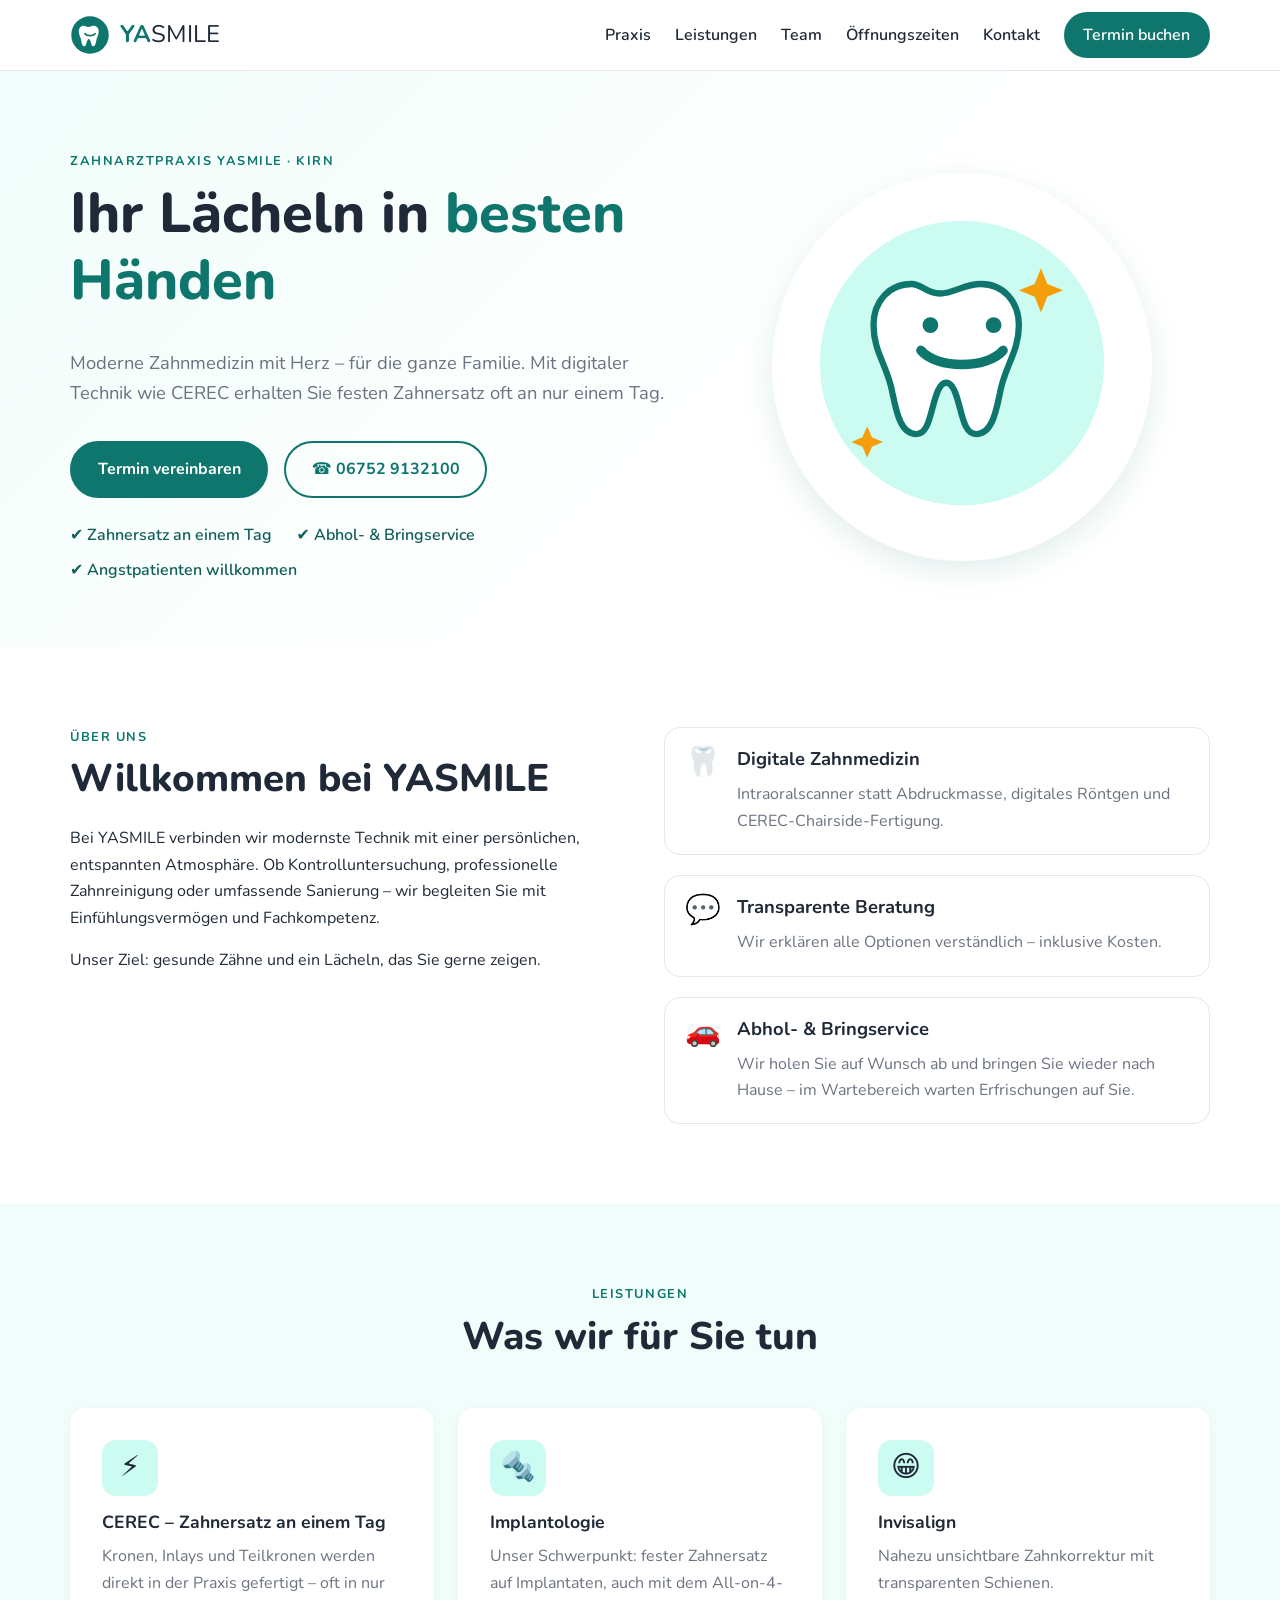
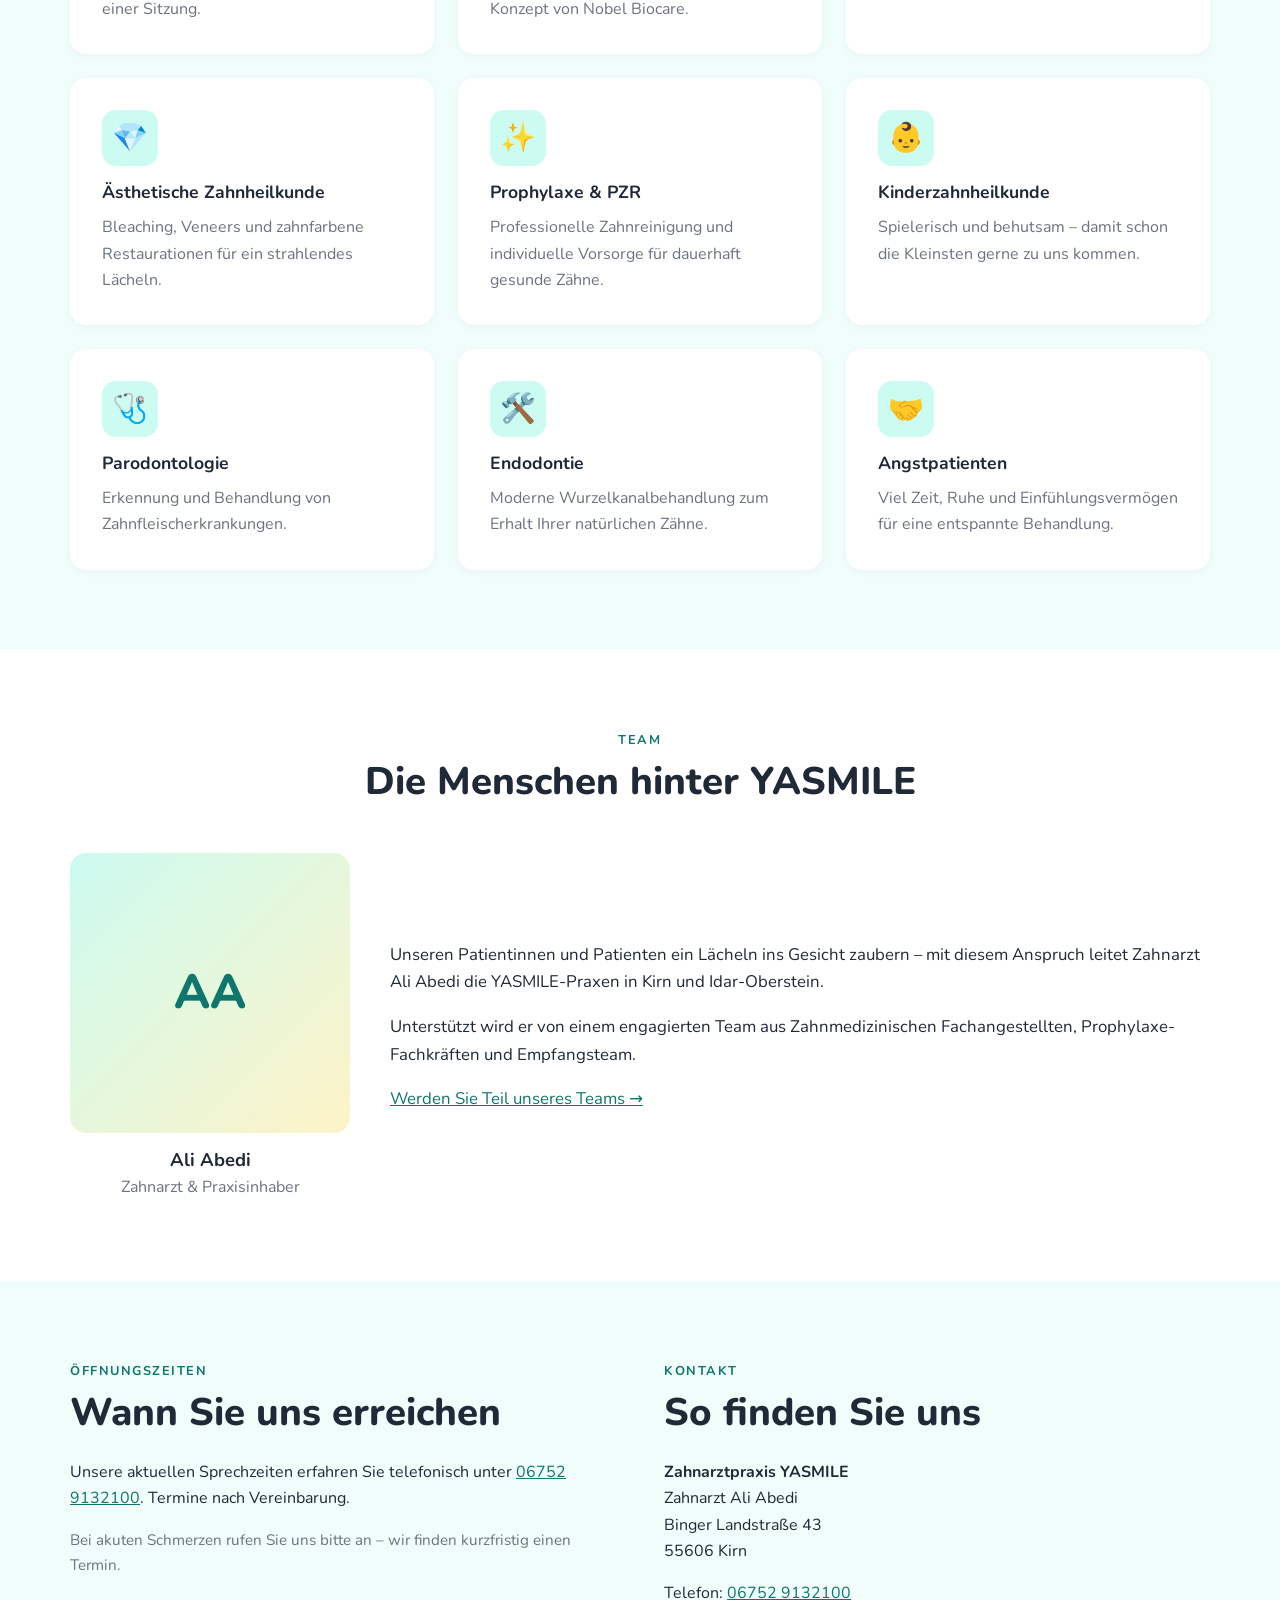
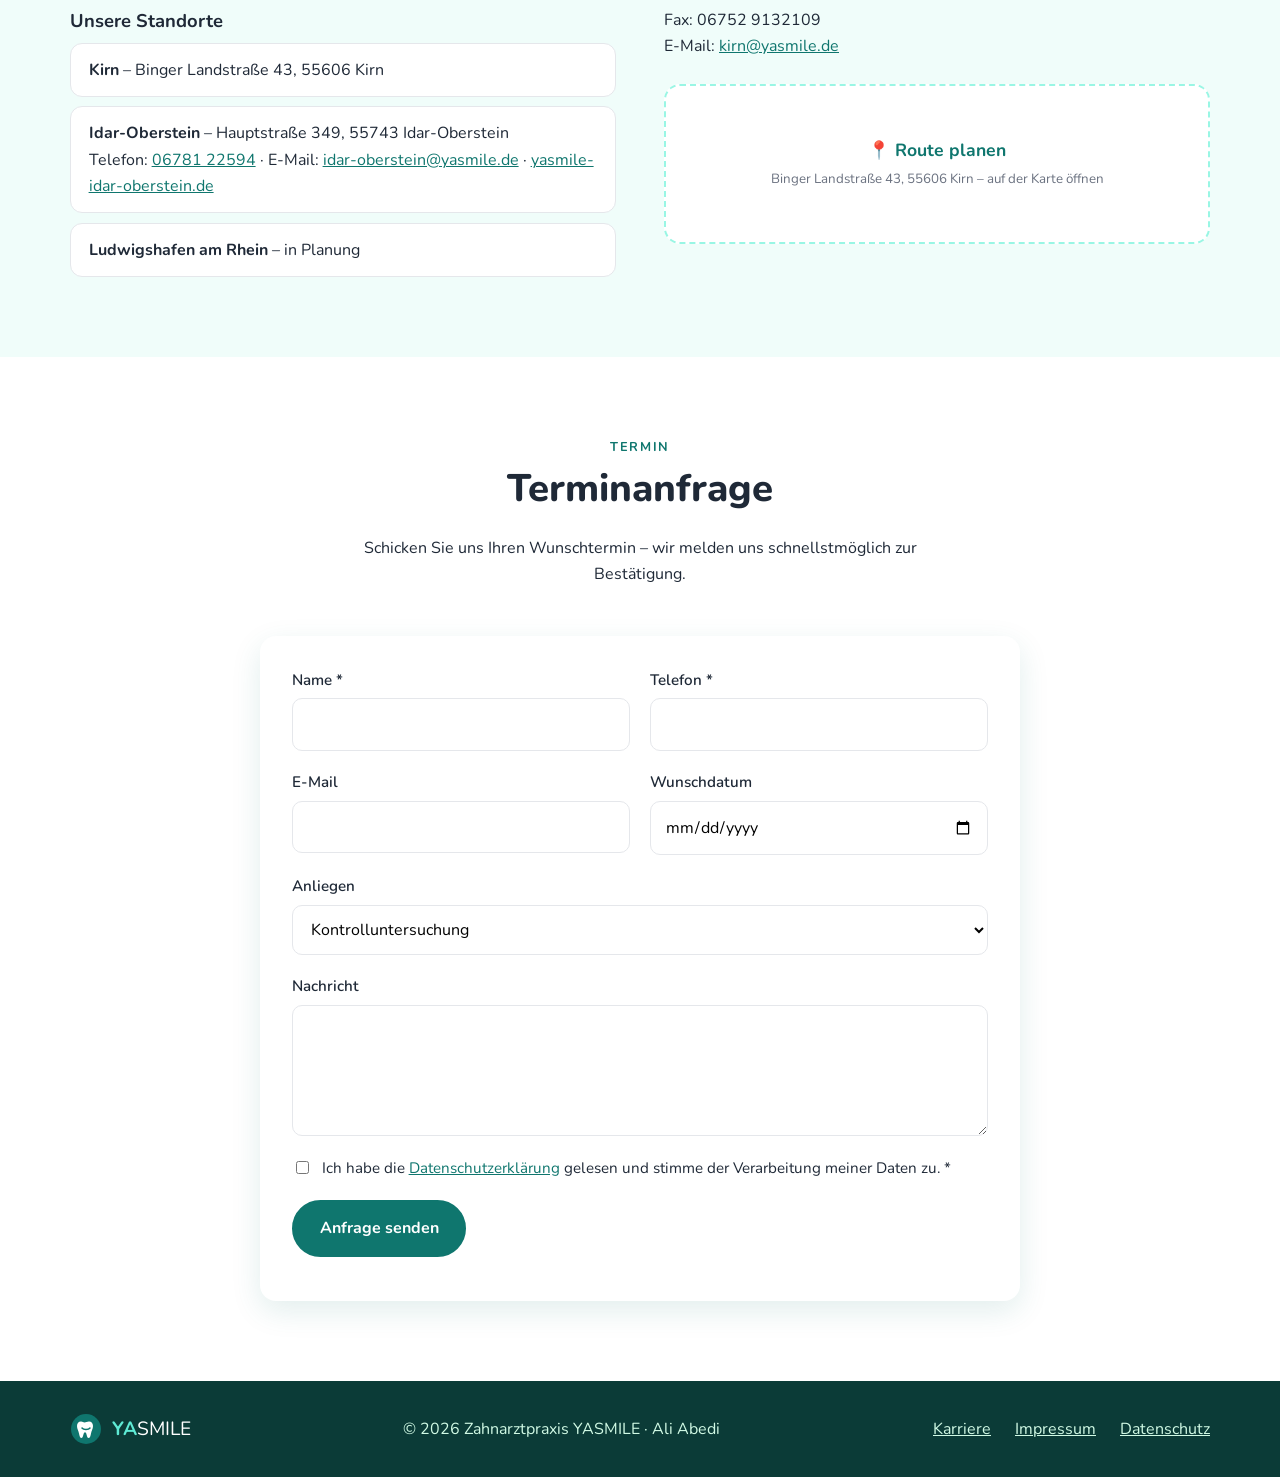
==== commit 910f8ad2: "Kontaktdaten ergänzen: Fax Kirn, Adresse/Telefon/E-Mail Idar-Oberstein Co-Authored-By: Claude Opus 5" ====
--- a/index.html
+++ b/index.html
@@ -135,7 +135,7 @@
           <h3 class="locations-title">Unsere Standorte</h3>
           <ul class="locations">
             <li><strong>Kirn</strong> – Binger Landstraße 43, 55606 Kirn</li>
-            <li><strong>Idar-Oberstein</strong> – <a href="https://yasmile-idar-oberstein.de/" target="_blank" rel="noopener">yasmile-idar-oberstein.de</a></li>
+            <li><strong>Idar-Oberstein</strong> – Hauptstraße 349, 55743 Idar-Oberstein<br>Telefon: <a href="tel:+49678122594">06781 22594</a> · E-Mail: <a href="mailto:idar-oberstein@yasmile.de">idar-oberstein@yasmile.de</a> · <a href="https://yasmile-idar-oberstein.de/" target="_blank" rel="noopener">yasmile-idar-oberstein.de</a></li>
             <li><strong>Ludwigshafen am Rhein</strong> – in Planung</li>
           </ul>
         </div>
@@ -144,7 +144,7 @@
           <h2>So finden Sie uns</h2>
           <address class="contact">
             <p><strong>Zahnarztpraxis YASMILE</strong><br>Zahnarzt Ali Abedi<br>Binger Landstraße 43<br>55606 Kirn</p>
-            <p>Telefon: <a href="tel:+4967529132100">06752 9132100</a><br>E-Mail: <a href="mailto:kirn@yasmile.de">kirn@yasmile.de</a></p>
+            <p>Telefon: <a href="tel:+4967529132100">06752 9132100</a><br>Fax: 06752 9132109<br>E-Mail: <a href="mailto:kirn@yasmile.de">kirn@yasmile.de</a></p>
           </address>
           <a class="map-link" href="https://www.openstreetmap.org/search?query=Binger%20Landstra%C3%9Fe%2043%2C%2055606%20Kirn" target="_blank" rel="noopener">
             <span>📍 Route planen</span>
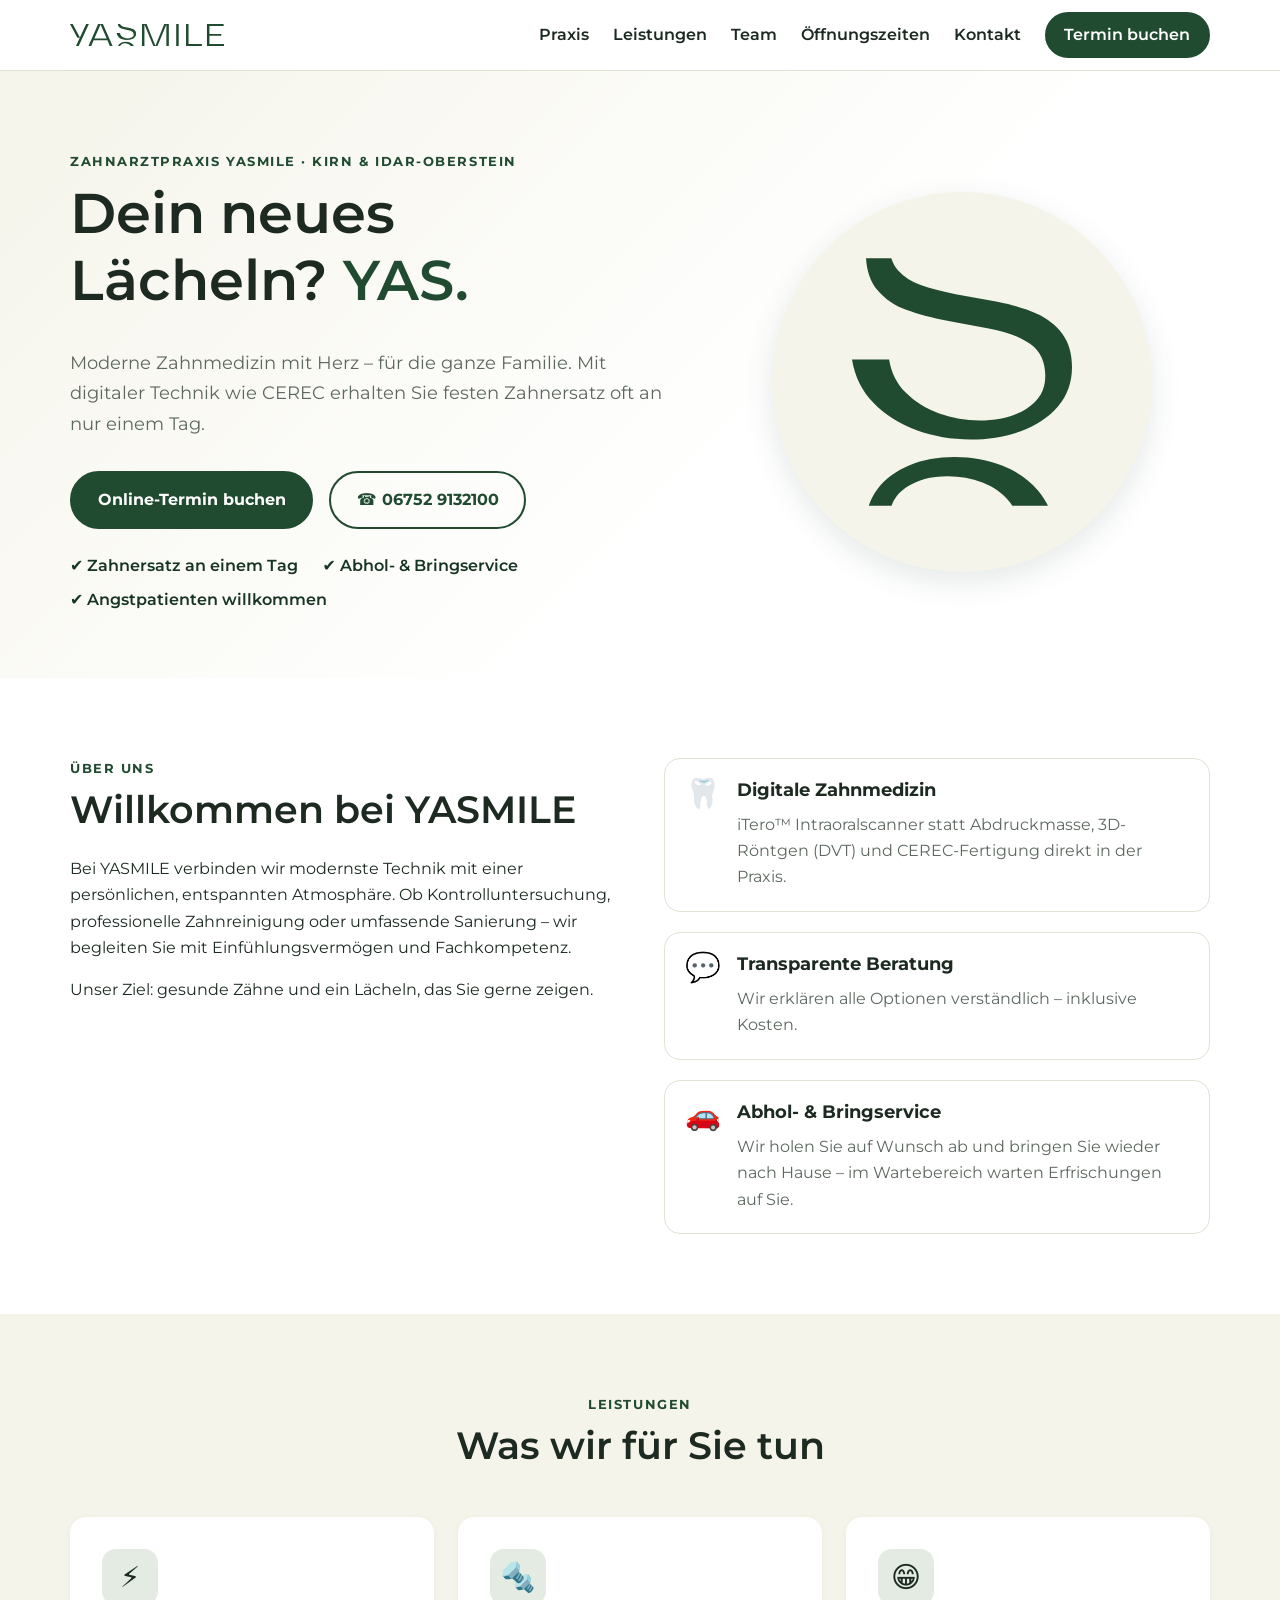
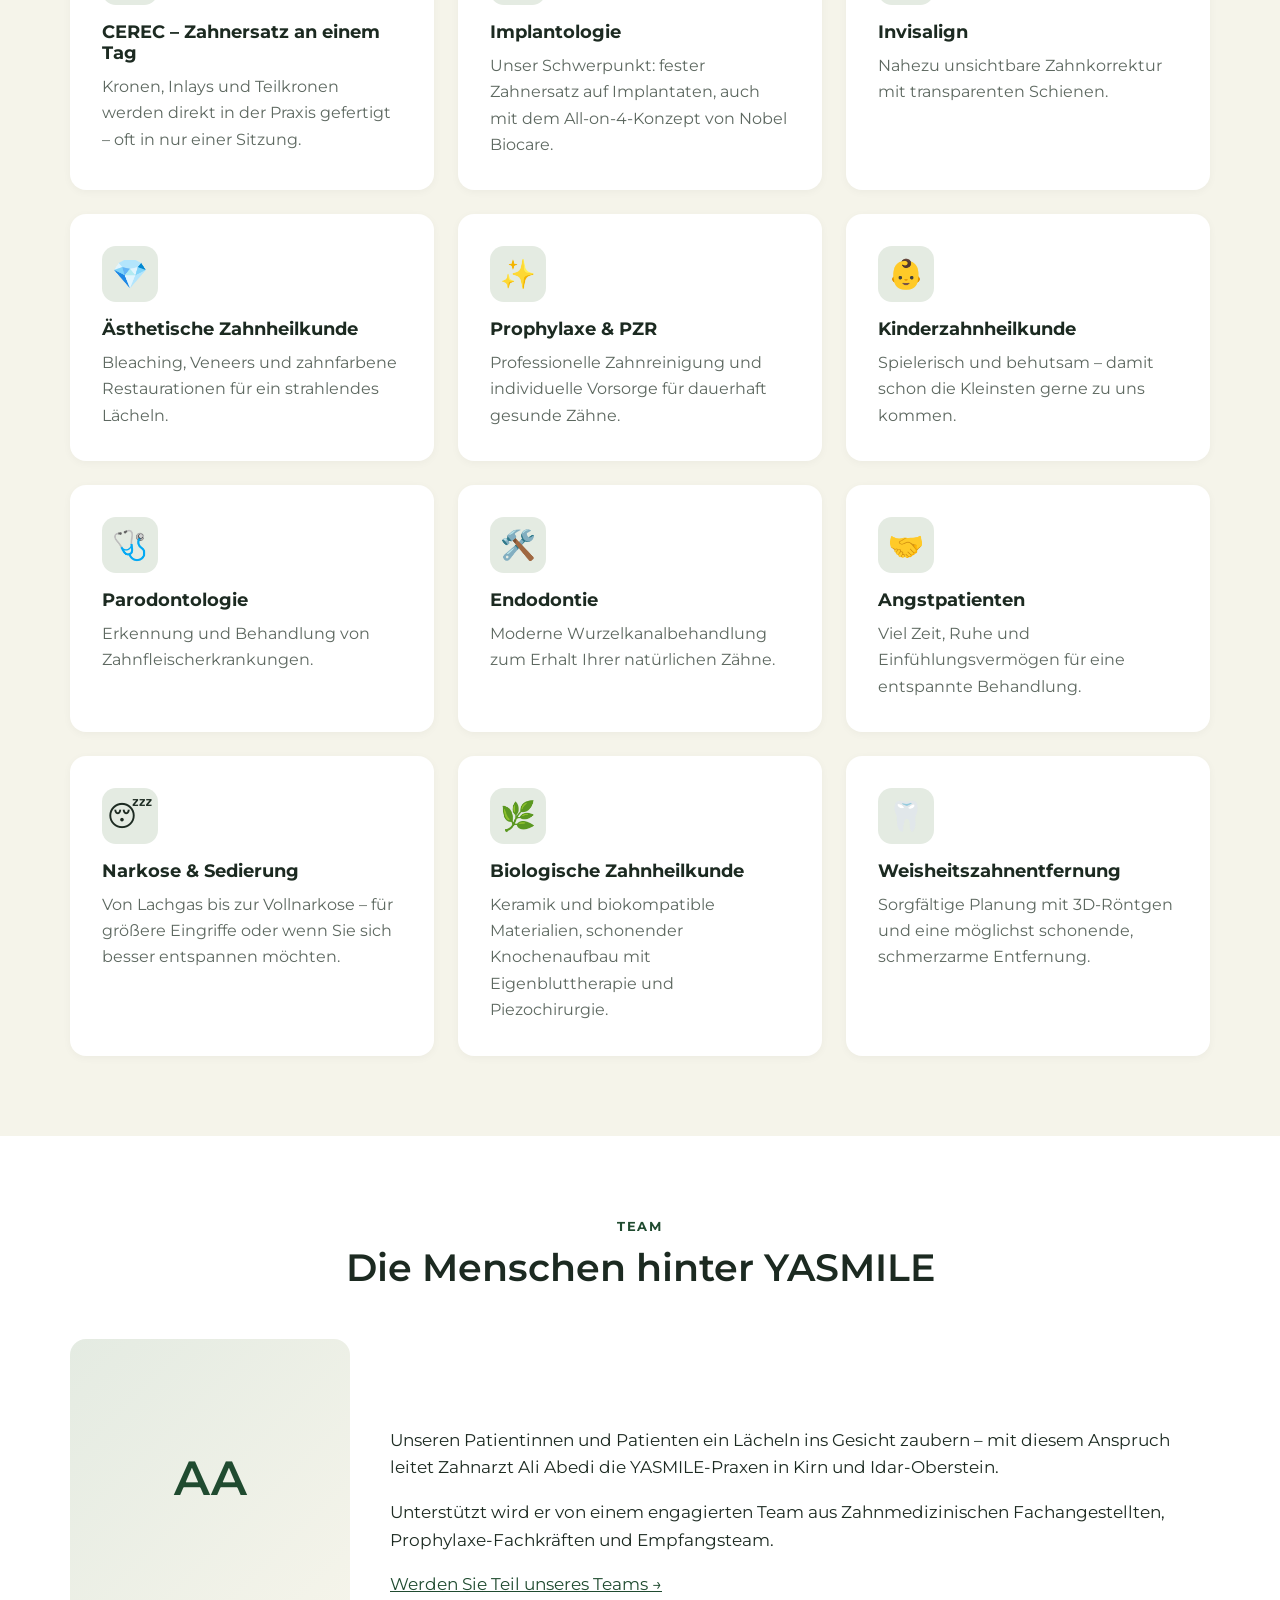
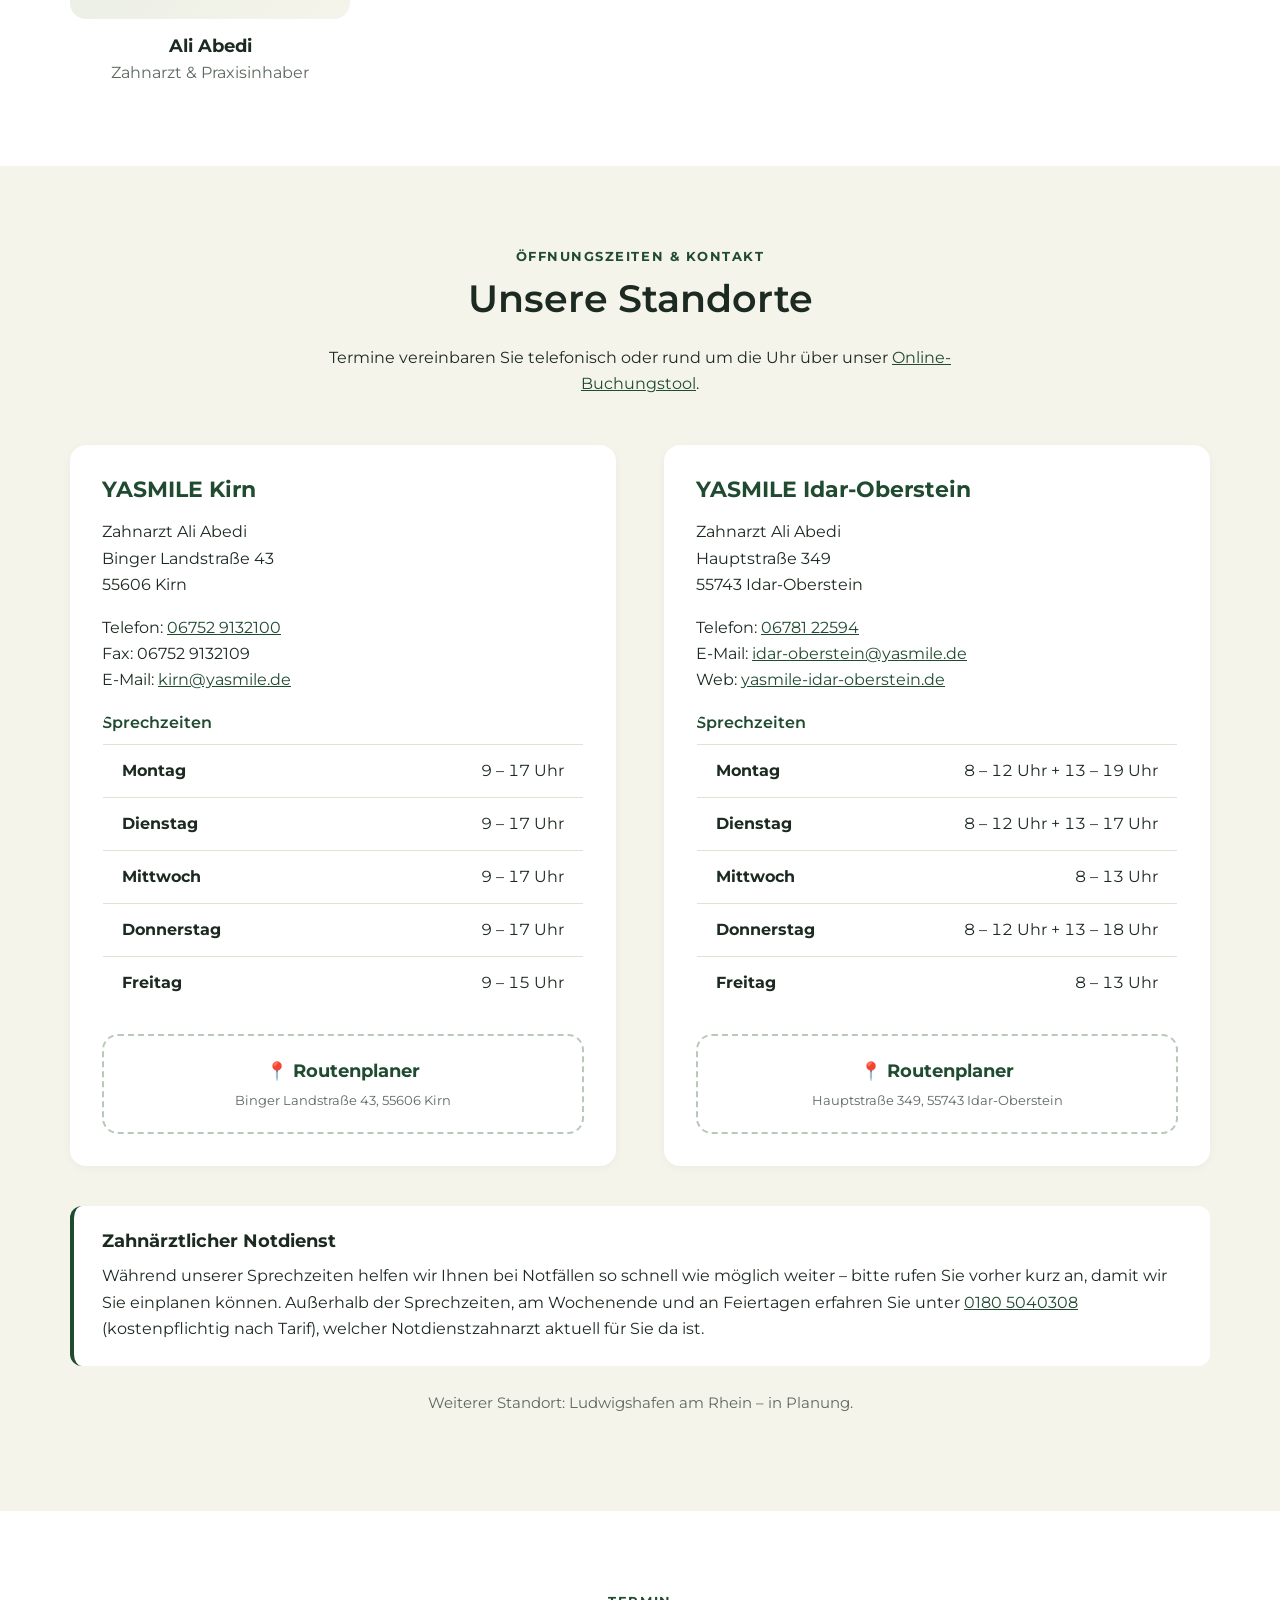
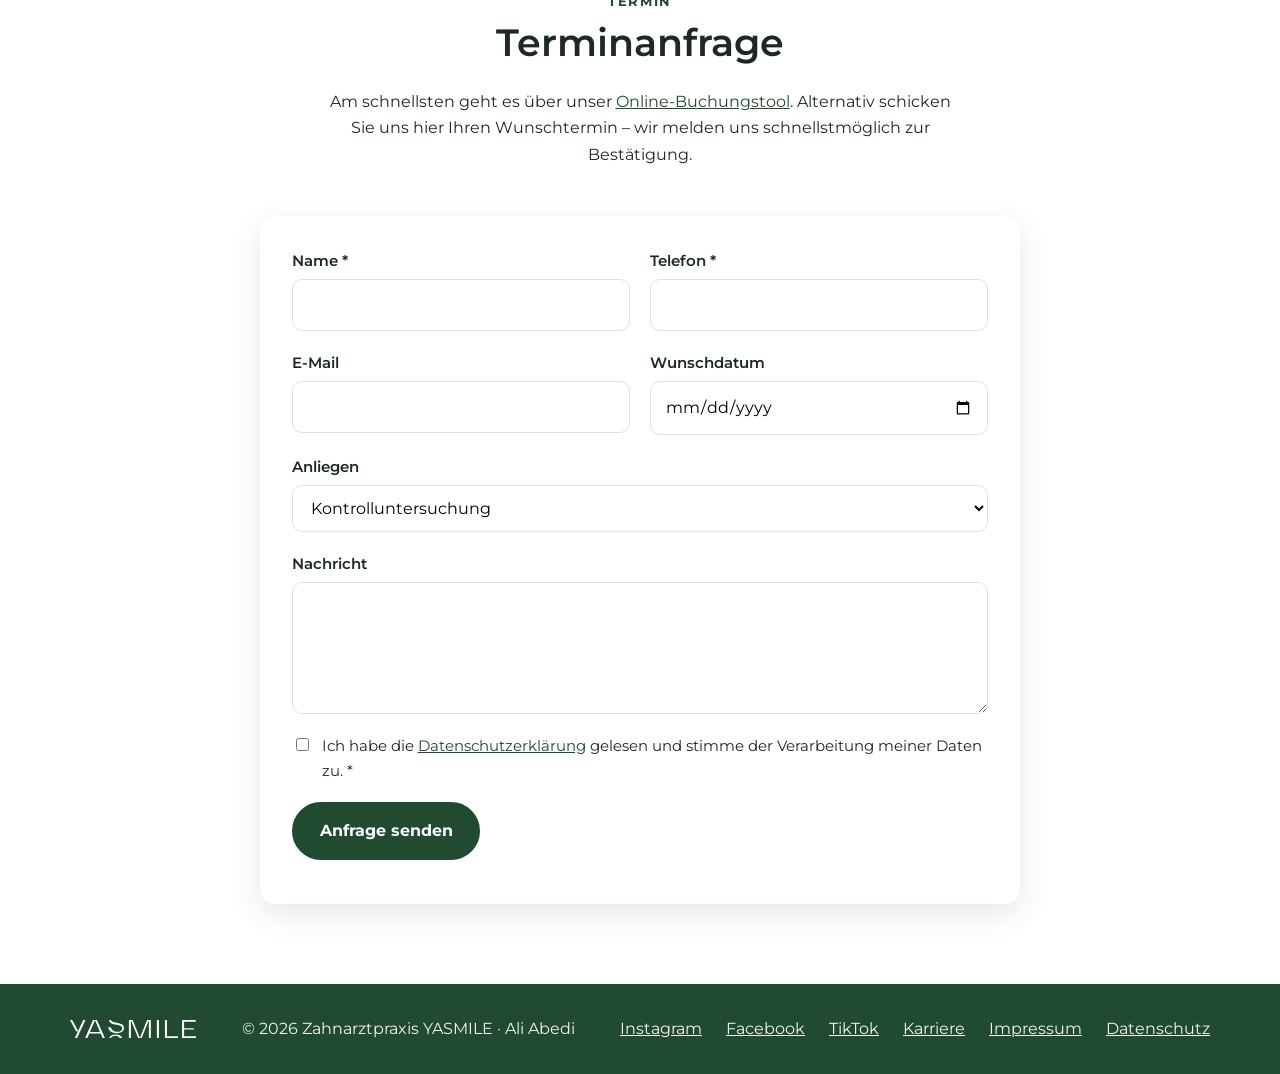
==== commit 1aceea5a: "Adopt YASMILE branding and real opening hours - Colors (#204b30 green, #f5f4ea cream), Montserrat fo" ====
--- a/index.html
+++ b/index.html
@@ -4,11 +4,12 @@
   <meta charset="UTF-8">
   <meta name="viewport" content="width=device-width, initial-scale=1.0">
   <title>YASMILE – Ihr Zahnarzt in Kirn</title>
+  <meta name="theme-color" content="#204b30">
   <meta name="description" content="YASMILE – moderne Zahnarztpraxis von Zahnarzt Ali Abedi in Kirn. CEREC-Zahnersatz an einem Tag, Implantate, Invisalign, Prophylaxe und Kinderzahnheilkunde.">
   <link rel="icon" href="favicon.svg" type="image/svg+xml">
   <link rel="preconnect" href="https://fonts.googleapis.com">
   <link rel="preconnect" href="https://fonts.gstatic.com" crossorigin>
-  <link href="https://fonts.googleapis.com/css2?family=Nunito:wght@400;600;700;800&display=swap" rel="stylesheet">
+  <link href="https://fonts.googleapis.com/css2?family=Montserrat:wght@300;400;600;700&display=swap" rel="stylesheet">
   <link rel="stylesheet" href="css/styles.css">
 </head>
 <body>
@@ -17,8 +18,7 @@
   <header class="site-header" id="top">
     <div class="container nav-wrap">
       <a href="#top" class="brand" aria-label="YASMILE Startseite">
-        <img src="assets/logo.svg" alt="" width="40" height="40">
-        <span><strong>YA</strong>SMILE</span>
+        <img src="assets/logo.svg" alt="YASMILE" width="170" height="24">
       </a>
       <button class="nav-toggle" aria-label="Menü öffnen" aria-expanded="false" aria-controls="main-nav">
         <span></span><span></span><span></span>
@@ -29,7 +29,7 @@
         <a href="#team">Team</a>
         <a href="#zeiten">Öffnungszeiten</a>
         <a href="#kontakt">Kontakt</a>
-        <a href="#termin" class="btn btn-small">Termin buchen</a>
+        <a href="https://termin.teemer.de/calendar/9A3BC51F3E2E55A3DE97DF06DDC76140" class="btn btn-small" target="_blank" rel="noopener">Termin buchen</a>
       </nav>
     </div>
   </header>
@@ -39,11 +39,11 @@
     <section class="hero">
       <div class="container hero-grid">
         <div class="hero-text">
-          <p class="eyebrow">Zahnarztpraxis YASMILE · Kirn</p>
-          <h1>Ihr Lächeln in <span class="accent">besten Händen</span></h1>
+          <p class="eyebrow">Zahnarztpraxis YASMILE · Kirn &amp; Idar-Oberstein</p>
+          <h1>Dein neues Lächeln? <span class="accent">YAS.</span></h1>
           <p class="lead">Moderne Zahnmedizin mit Herz – für die ganze Familie. Mit digitaler Technik wie CEREC erhalten Sie festen Zahnersatz oft an nur einem Tag.</p>
           <div class="hero-actions">
-            <a href="#termin" class="btn">Termin vereinbaren</a>
+            <a href="https://termin.teemer.de/calendar/9A3BC51F3E2E55A3DE97DF06DDC76140" class="btn" target="_blank" rel="noopener">Online-Termin buchen</a>
             <a href="tel:+4967529132100" class="btn btn-outline">☎ 06752 9132100</a>
           </div>
           <ul class="hero-badges">
@@ -54,15 +54,7 @@
         </div>
         <div class="hero-visual" aria-hidden="true">
           <div class="smile-card">
-            <svg viewBox="0 0 200 200">
-              <circle cx="100" cy="100" r="90" fill="#ccfbf1"/>
-              <path d="M68 50c-14 0-24 11-24 26 0 17 9 26 12 43 3 15 6 26 15 26s9-17 14-28c3-6 7-6 10 0 5 11 5 28 14 28s12-11 15-26c3-17 12-26 12-43 0-15-10-26-24-26-11 0-17 6-26 6s-11-6-18-6z" fill="#fff" stroke="#0f766e" stroke-width="4"/>
-              <path d="M74 92c10 12 42 12 52 0" stroke="#0f766e" stroke-width="6" stroke-linecap="round" fill="none"/>
-              <circle cx="80" cy="76" r="5" fill="#0f766e"/>
-              <circle cx="120" cy="76" r="5" fill="#0f766e"/>
-              <path d="M150 40l4 10 10 4-10 4-4 10-4-10-10-4 10-4z" fill="#f59e0b"/>
-              <path d="M40 140l3 7 7 3-7 3-3 7-3-7-7-3 7-3z" fill="#f59e0b"/>
-            </svg>
+            <img src="assets/signet.svg" alt="" width="220" height="248">
           </div>
         </div>
       </div>
@@ -78,7 +70,7 @@
           <p>Unser Ziel: gesunde Zähne und ein Lächeln, das Sie gerne zeigen.</p>
         </div>
         <ul class="features">
-          <li><span class="icon">🦷</span><div><h3>Digitale Zahnmedizin</h3><p>Intraoralscanner statt Abdruckmasse, digitales Röntgen und CEREC-Chairside-Fertigung.</p></div></li>
+          <li><span class="icon">🦷</span><div><h3>Digitale Zahnmedizin</h3><p>iTero™ Intraoralscanner statt Abdruckmasse, 3D-Röntgen (DVT) und CEREC-Fertigung direkt in der Praxis.</p></div></li>
           <li><span class="icon">💬</span><div><h3>Transparente Beratung</h3><p>Wir erklären alle Optionen verständlich – inklusive Kosten.</p></div></li>
           <li><span class="icon">🚗</span><div><h3>Abhol- &amp; Bringservice</h3><p>Wir holen Sie auf Wunsch ab und bringen Sie wieder nach Hause – im Wartebereich warten Erfrischungen auf Sie.</p></div></li>
         </ul>
@@ -102,6 +94,9 @@
           <article class="card"><span class="icon">🩺</span><h3>Parodontologie</h3><p>Erkennung und Behandlung von Zahnfleischerkrankungen.</p></article>
           <article class="card"><span class="icon">🛠️</span><h3>Endodontie</h3><p>Moderne Wurzelkanalbehandlung zum Erhalt Ihrer natürlichen Zähne.</p></article>
           <article class="card"><span class="icon">🤝</span><h3>Angstpatienten</h3><p>Viel Zeit, Ruhe und Einfühlungsvermögen für eine entspannte Behandlung.</p></article>
+          <article class="card"><span class="icon">😴</span><h3>Narkose &amp; Sedierung</h3><p>Von Lachgas bis zur Vollnarkose – für größere Eingriffe oder wenn Sie sich besser entspannen möchten.</p></article>
+          <article class="card"><span class="icon">🌿</span><h3>Biologische Zahnheilkunde</h3><p>Keramik und biokompatible Materialien, schonender Knochenaufbau mit Eigenbluttherapie und Piezochirurgie.</p></article>
+          <article class="card"><span class="icon">🦷</span><h3>Weisheitszahnentfernung</h3><p>Sorgfältige Planung mit 3D-Röntgen und eine möglichst schonende, schmerzarme Entfernung.</p></article>
         </div>
       </div>
     </section>
@@ -126,31 +121,61 @@
 
     <!-- Öffnungszeiten & Kontakt -->
     <section class="section section-tinted" id="zeiten">
-      <div class="container two-col">
-        <div>
-          <p class="eyebrow">Öffnungszeiten</p>
-          <h2>Wann Sie uns erreichen</h2>
-          <p>Unsere aktuellen Sprechzeiten erfahren Sie telefonisch unter <a href="tel:+4967529132100">06752 9132100</a>. Termine nach Vereinbarung.</p>
-          <p class="note">Bei akuten Schmerzen rufen Sie uns bitte an – wir finden kurzfristig einen Termin.</p>
-          <h3 class="locations-title">Unsere Standorte</h3>
-          <ul class="locations">
-            <li><strong>Kirn</strong> – Binger Landstraße 43, 55606 Kirn</li>
-            <li><strong>Idar-Oberstein</strong> – Hauptstraße 349, 55743 Idar-Oberstein<br>Telefon: <a href="tel:+49678122594">06781 22594</a> · E-Mail: <a href="mailto:idar-oberstein@yasmile.de">idar-oberstein@yasmile.de</a> · <a href="https://yasmile-idar-oberstein.de/" target="_blank" rel="noopener">yasmile-idar-oberstein.de</a></li>
-            <li><strong>Ludwigshafen am Rhein</strong> – in Planung</li>
-          </ul>
-        </div>
-        <div id="kontakt">
-          <p class="eyebrow">Kontakt</p>
-          <h2>So finden Sie uns</h2>
-          <address class="contact">
-            <p><strong>Zahnarztpraxis YASMILE</strong><br>Zahnarzt Ali Abedi<br>Binger Landstraße 43<br>55606 Kirn</p>
-            <p>Telefon: <a href="tel:+4967529132100">06752 9132100</a><br>Fax: 06752 9132109<br>E-Mail: <a href="mailto:kirn@yasmile.de">kirn@yasmile.de</a></p>
-          </address>
-          <a class="map-link" href="https://www.openstreetmap.org/search?query=Binger%20Landstra%C3%9Fe%2043%2C%2055606%20Kirn" target="_blank" rel="noopener">
-            <span>📍 Route planen</span>
-            <small>Binger Landstraße 43, 55606 Kirn – auf der Karte öffnen</small>
-          </a>
-        </div>
+      <div class="container">
+        <div class="section-head">
+          <p class="eyebrow">Öffnungszeiten &amp; Kontakt</p>
+          <h2>Unsere Standorte</h2>
+          <p>Termine vereinbaren Sie telefonisch oder rund um die Uhr über unser <a href="https://termin.teemer.de/calendar/9A3BC51F3E2E55A3DE97DF06DDC76140" target="_blank" rel="noopener">Online-Buchungstool</a>.</p>
+        </div>
+        <div class="two-col" id="kontakt">
+          <article class="location-card">
+            <h3>YASMILE Kirn</h3>
+            <address class="contact">
+              <p>Zahnarzt Ali Abedi<br>Binger Landstraße 43<br>55606 Kirn</p>
+              <p>Telefon: <a href="tel:+4967529132100">06752 9132100</a><br>Fax: 06752 9132109<br>E-Mail: <a href="mailto:kirn@yasmile.de">kirn@yasmile.de</a></p>
+            </address>
+            <table class="hours">
+              <caption>Sprechzeiten</caption>
+              <tbody>
+                <tr><th scope="row">Montag</th><td>9 – 17 Uhr</td></tr>
+                <tr><th scope="row">Dienstag</th><td>9 – 17 Uhr</td></tr>
+                <tr><th scope="row">Mittwoch</th><td>9 – 17 Uhr</td></tr>
+                <tr><th scope="row">Donnerstag</th><td>9 – 17 Uhr</td></tr>
+                <tr><th scope="row">Freitag</th><td>9 – 15 Uhr</td></tr>
+              </tbody>
+            </table>
+            <a class="map-link" href="https://www.google.com/maps/dir/?api=1&amp;destination=Binger+Landstra%C3%9Fe+43,+55606+Kirn" target="_blank" rel="noopener">
+              <span>📍 Routenplaner</span>
+              <small>Binger Landstraße 43, 55606 Kirn</small>
+            </a>
+          </article>
+          <article class="location-card">
+            <h3>YASMILE Idar-Oberstein</h3>
+            <address class="contact">
+              <p>Zahnarzt Ali Abedi<br>Hauptstraße 349<br>55743 Idar-Oberstein</p>
+              <p>Telefon: <a href="tel:+49678122594">06781 22594</a><br>E-Mail: <a href="mailto:idar-oberstein@yasmile.de">idar-oberstein@yasmile.de</a><br>Web: <a href="https://yasmile-idar-oberstein.de/" target="_blank" rel="noopener">yasmile-idar-oberstein.de</a></p>
+            </address>
+            <table class="hours">
+              <caption>Sprechzeiten</caption>
+              <tbody>
+                <tr><th scope="row">Montag</th><td>8 – 12 Uhr + 13 – 19 Uhr</td></tr>
+                <tr><th scope="row">Dienstag</th><td>8 – 12 Uhr + 13 – 17 Uhr</td></tr>
+                <tr><th scope="row">Mittwoch</th><td>8 – 13 Uhr</td></tr>
+                <tr><th scope="row">Donnerstag</th><td>8 – 12 Uhr + 13 – 18 Uhr</td></tr>
+                <tr><th scope="row">Freitag</th><td>8 – 13 Uhr</td></tr>
+              </tbody>
+            </table>
+            <a class="map-link" href="https://www.google.com/maps/dir/?api=1&amp;destination=Hauptstra%C3%9Fe+349,+55743+Idar-Oberstein" target="_blank" rel="noopener">
+              <span>📍 Routenplaner</span>
+              <small>Hauptstraße 349, 55743 Idar-Oberstein</small>
+            </a>
+          </article>
+        </div>
+        <div class="emergency">
+          <h3>Zahnärztlicher Notdienst</h3>
+          <p>Während unserer Sprechzeiten helfen wir Ihnen bei Notfällen so schnell wie möglich weiter – bitte rufen Sie vorher kurz an, damit wir Sie einplanen können. Außerhalb der Sprechzeiten, am Wochenende und an Feiertagen erfahren Sie unter <a href="tel:+491805040308">0180 5040308</a> (kostenpflichtig nach Tarif), welcher Notdienstzahnarzt aktuell für Sie da ist.</p>
+        </div>
+        <p class="note center">Weiterer Standort: Ludwigshafen am Rhein – in Planung.</p>
       </div>
     </section>
 
@@ -160,7 +185,7 @@
         <div class="section-head">
           <p class="eyebrow">Termin</p>
           <h2>Terminanfrage</h2>
-          <p>Schicken Sie uns Ihren Wunschtermin – wir melden uns schnellstmöglich zur Bestätigung.</p>
+          <p>Am schnellsten geht es über unser <a href="https://termin.teemer.de/calendar/9A3BC51F3E2E55A3DE97DF06DDC76140" target="_blank" rel="noopener">Online-Buchungstool</a>. Alternativ schicken Sie uns hier Ihren Wunschtermin – wir melden uns schnellstmöglich zur Bestätigung.</p>
         </div>
         <form class="form" id="termin-form" novalidate>
           <div class="field"><label for="name">Name *</label><input id="name" name="name" required autocomplete="name"></div>
@@ -187,9 +212,9 @@
 
   <footer class="site-footer">
     <div class="container footer-grid">
-      <div class="brand"><img src="assets/logo.svg" alt="" width="32" height="32"><span><strong>YA</strong>SMILE</span></div>
+      <div class="brand"><img src="assets/logo-white.svg" alt="YASMILE" width="140" height="20"></div>
       <p>© <span id="year"></span> Zahnarztpraxis YASMILE · Ali Abedi</p>
-      <nav><a href="https://karriere.yasmile.de/" target="_blank" rel="noopener">Karriere</a><a href="impressum.html">Impressum</a><a href="datenschutz.html">Datenschutz</a></nav>
+      <nav><a href="https://www.instagram.com/yasmile_official/" target="_blank" rel="noopener">Instagram</a><a href="https://www.facebook.com/people/Yasmile/61584768425615/" target="_blank" rel="noopener">Facebook</a><a href="https://www.tiktok.com/@yasmile_official" target="_blank" rel="noopener">TikTok</a><a href="https://karriere.yasmile.de/" target="_blank" rel="noopener">Karriere</a><a href="impressum.html">Impressum</a><a href="datenschutz.html">Datenschutz</a></nav>
     </div>
   </footer>
 
--- a/css/styles.css
+++ b/css/styles.css
@@ -1,22 +1,23 @@
 :root {
-  --primary: #0f766e;
-  --primary-dark: #115e59;
-  --primary-light: #ccfbf1;
-  --accent: #f59e0b;
-  --text: #1f2937;
-  --muted: #6b7280;
+  /* Farben nach yasmile.de */
+  --primary: #204b30;
+  --primary-dark: #163522;
+  --primary-light: #e4ebe2;
+  --secondary: #f5f4ea;
+  --text: #1c2a21;
+  --muted: #5d6860;
   --bg: #ffffff;
-  --tint: #f0fdfa;
-  --border: #e5e7eb;
+  --tint: #f5f4ea;
+  --border: #e3e1d3;
   --radius: 16px;
-  --shadow: 0 10px 30px rgba(15, 118, 110, 0.12);
+  --shadow: 0 10px 30px rgba(32, 75, 48, 0.12);
 }
 
 *, *::before, *::after { box-sizing: border-box; }
 html { scroll-behavior: smooth; scroll-padding-top: 80px; }
 body {
   margin: 0;
-  font-family: "Nunito", system-ui, -apple-system, "Segoe UI", sans-serif;
+  font-family: "Montserrat", system-ui, -apple-system, "Segoe UI", sans-serif;
   color: var(--text);
   background: var(--bg);
   line-height: 1.65;
@@ -24,8 +25,8 @@
 img { max-width: 100%; display: block; }
 a { color: var(--primary); }
 h1, h2, h3 { line-height: 1.2; margin: 0 0 .6em; }
-h1 { font-size: clamp(2.2rem, 5vw, 3.5rem); font-weight: 800; }
-h2 { font-size: clamp(1.7rem, 3.5vw, 2.4rem); font-weight: 800; }
+h1 { font-size: clamp(2.2rem, 5vw, 3.5rem); font-weight: 600; }
+h2 { font-size: clamp(1.7rem, 3.5vw, 2.4rem); font-weight: 600; }
 h3 { font-size: 1.15rem; }
 
 .container { width: min(1140px, 100% - 32px); margin-inline: auto; }
@@ -54,8 +55,8 @@
   backdrop-filter: blur(8px); border-bottom: 1px solid var(--border);
 }
 .nav-wrap { display: flex; align-items: center; justify-content: space-between; height: 70px; }
-.brand { display: flex; align-items: center; gap: .6rem; text-decoration: none; color: var(--text); font-size: 1.5rem; }
-.brand strong { color: var(--primary); }
+.brand { display: flex; align-items: center; text-decoration: none; }
+.brand img { height: 22px; width: auto; }
 .main-nav { display: flex; align-items: center; gap: 1.5rem; }
 .main-nav a { text-decoration: none; color: var(--text); font-weight: 600; }
 .main-nav a:not(.btn):hover { color: var(--primary); }
@@ -68,7 +69,7 @@
 .lead { font-size: 1.15rem; color: var(--muted); max-width: 36em; }
 .hero-actions { display: flex; flex-wrap: wrap; gap: 1rem; margin: 2rem 0 1.5rem; }
 .hero-badges { list-style: none; padding: 0; margin: 0; display: flex; flex-wrap: wrap; gap: .5rem 1.5rem; color: var(--primary-dark); font-weight: 600; }
-.smile-card { background: #fff; border-radius: 50%; box-shadow: var(--shadow); padding: 2rem; max-width: 380px; margin-inline: auto; animation: float 5s ease-in-out infinite; }
+.smile-card { background: var(--secondary); border-radius: 50%; box-shadow: var(--shadow); padding: 3.5rem; aspect-ratio: 1; display: grid; place-items: center; max-width: 380px; margin-inline: auto; animation: float 5s ease-in-out infinite; }
 @keyframes float { 50% { transform: translateY(-12px); } }
 
 /* Sections */
@@ -92,8 +93,8 @@
 .member { margin: 0; text-align: center; }
 .avatar {
   aspect-ratio: 1; border-radius: var(--radius); display: grid; place-items: center;
-  font-size: 3rem; font-weight: 800; color: var(--primary);
-  background: linear-gradient(135deg, var(--primary-light), #fef3c7); margin-bottom: 1rem;
+  font-size: 3rem; font-weight: 600; color: var(--primary);
+  background: linear-gradient(135deg, var(--primary-light), var(--secondary)); margin-bottom: 1rem;
 }
 .member h3 { margin-bottom: .2rem; }
 .member p { margin: 0; color: var(--muted); }
@@ -127,13 +128,12 @@
 .form-status.success { color: var(--primary); }
 
 /* Footer */
-.site-footer { background: #0b3b37; color: #d1fae5; padding: 2rem 0; }
+.site-footer { background: var(--primary); color: var(--secondary); padding: 2rem 0; }
 .footer-grid { display: flex; flex-wrap: wrap; align-items: center; justify-content: space-between; gap: 1rem; }
-.site-footer .brand { color: #fff; font-size: 1.2rem; }
-.site-footer .brand strong { color: #5eead4; }
+.site-footer .brand img { height: 18px; }
 .site-footer p { margin: 0; }
-.site-footer nav { display: flex; gap: 1.5rem; }
-.site-footer a { color: #d1fae5; }
+.site-footer nav { display: flex; flex-wrap: wrap; gap: .5rem 1.5rem; }
+.site-footer a { color: var(--secondary); }
 
 /* Legal pages */
 .legal { padding: 4rem 0; }
@@ -178,7 +178,7 @@
 .locations { list-style: none; padding: 0; margin: 0; display: grid; gap: .6rem; }
 .locations li { background: #fff; border-radius: 12px; padding: .8rem 1.1rem; border: 1px solid var(--border); }
 .map-link {
-  margin-top: 1.5rem; min-height: 160px; border-radius: var(--radius); border: 2px dashed #99f6e4;
+  margin-top: 1.5rem; min-height: 100px; border-radius: var(--radius); border: 2px dashed #b9c8b8;
   background: #fff; display: grid; place-content: center; text-align: center; padding: 1rem; gap: .3rem;
   text-decoration: none; color: var(--text); transition: border-color .2s;
 }
@@ -190,3 +190,16 @@
   .team-intro { grid-template-columns: 1fr; }
   .team-intro .member { max-width: 240px; margin-inline: auto; }
 }
+
+/* Standorte & Sprechzeiten */
+.location-card { background: #fff; border-radius: var(--radius); padding: 2rem; box-shadow: 0 2px 8px rgba(0,0,0,.04); }
+.location-card h3 { font-size: 1.35rem; color: var(--primary); }
+.location-card .hours { border: 1px solid var(--border); }
+.hours caption { text-align: left; font-weight: 600; padding-bottom: .5rem; color: var(--primary); }
+.emergency { margin-top: 2.5rem; background: #fff; border-left: 4px solid var(--primary); border-radius: 12px; padding: 1.5rem 1.75rem; }
+.emergency p { margin: 0; }
+.center { text-align: center; margin-top: 1.5rem; }
+@media (max-width: 760px) {
+  .location-card { padding: 1.25rem; }
+  .hours th, .hours td { padding: .6rem .7rem; }
+}
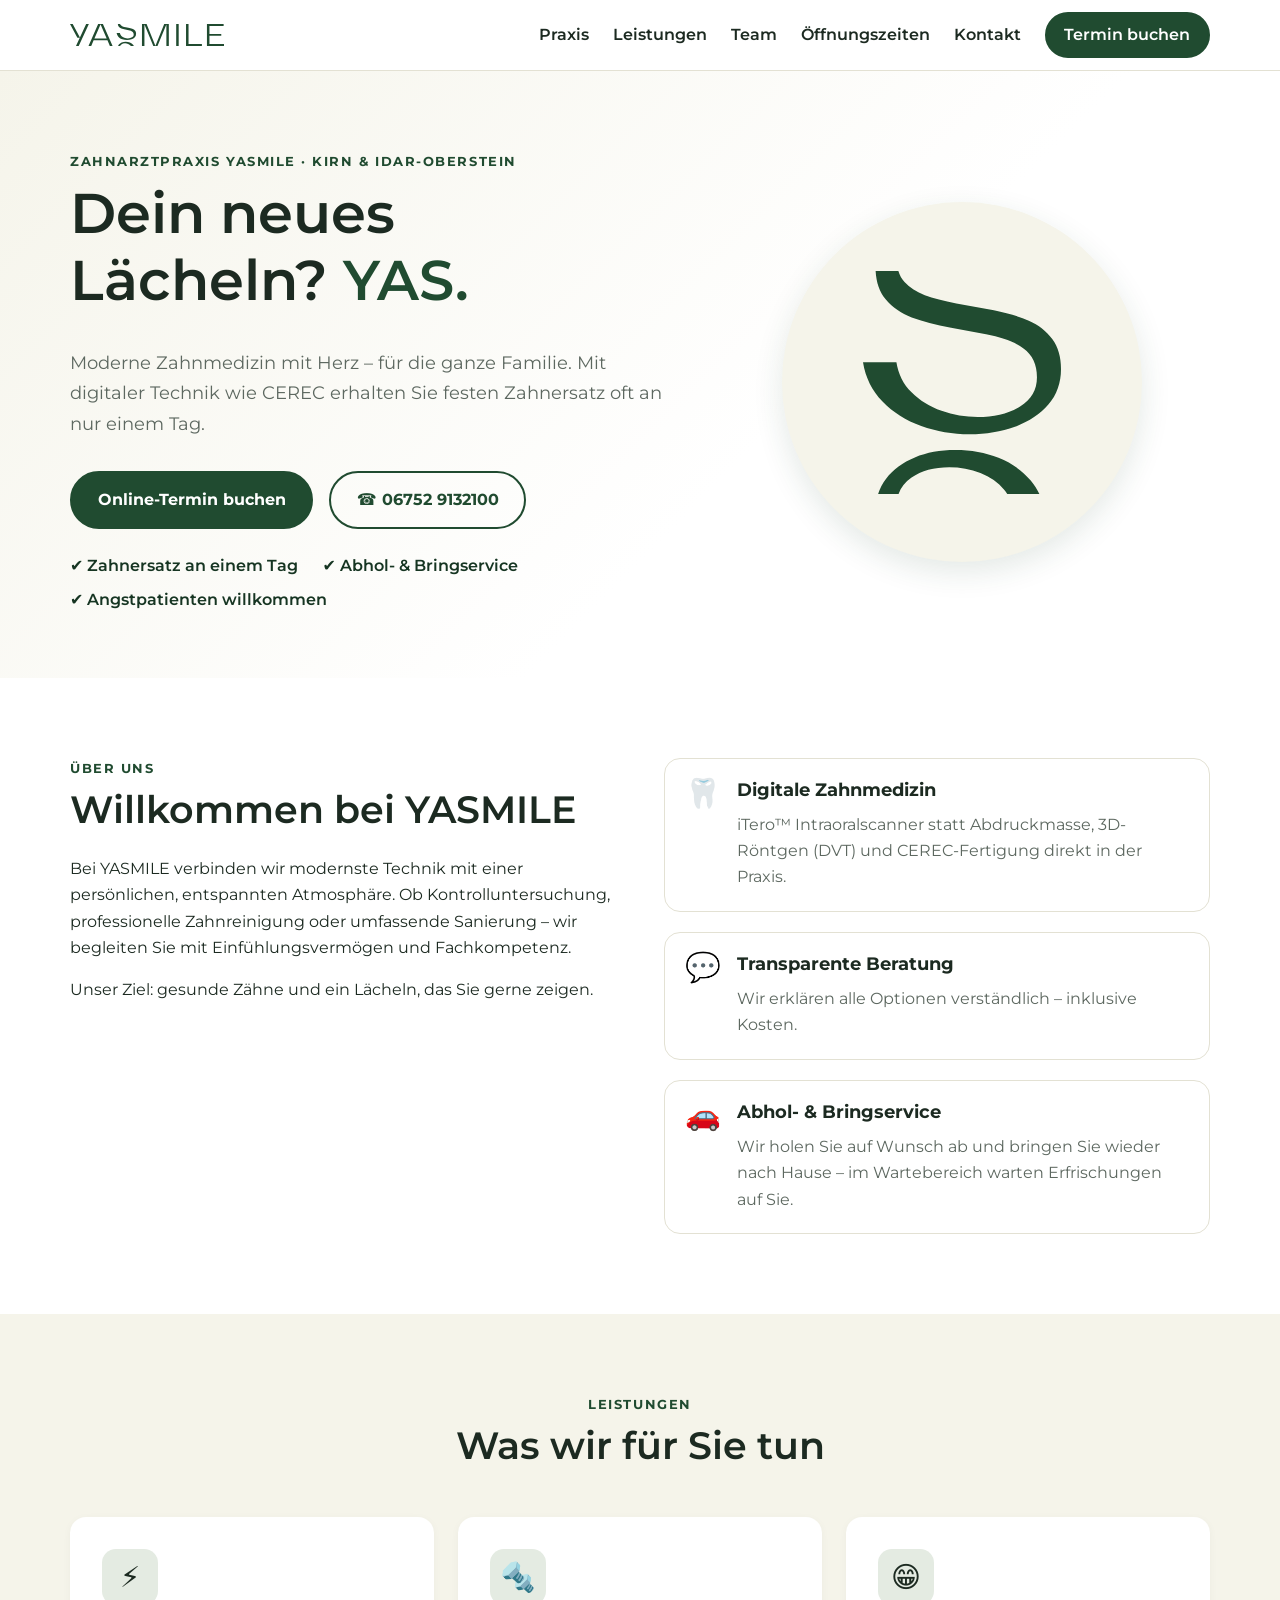
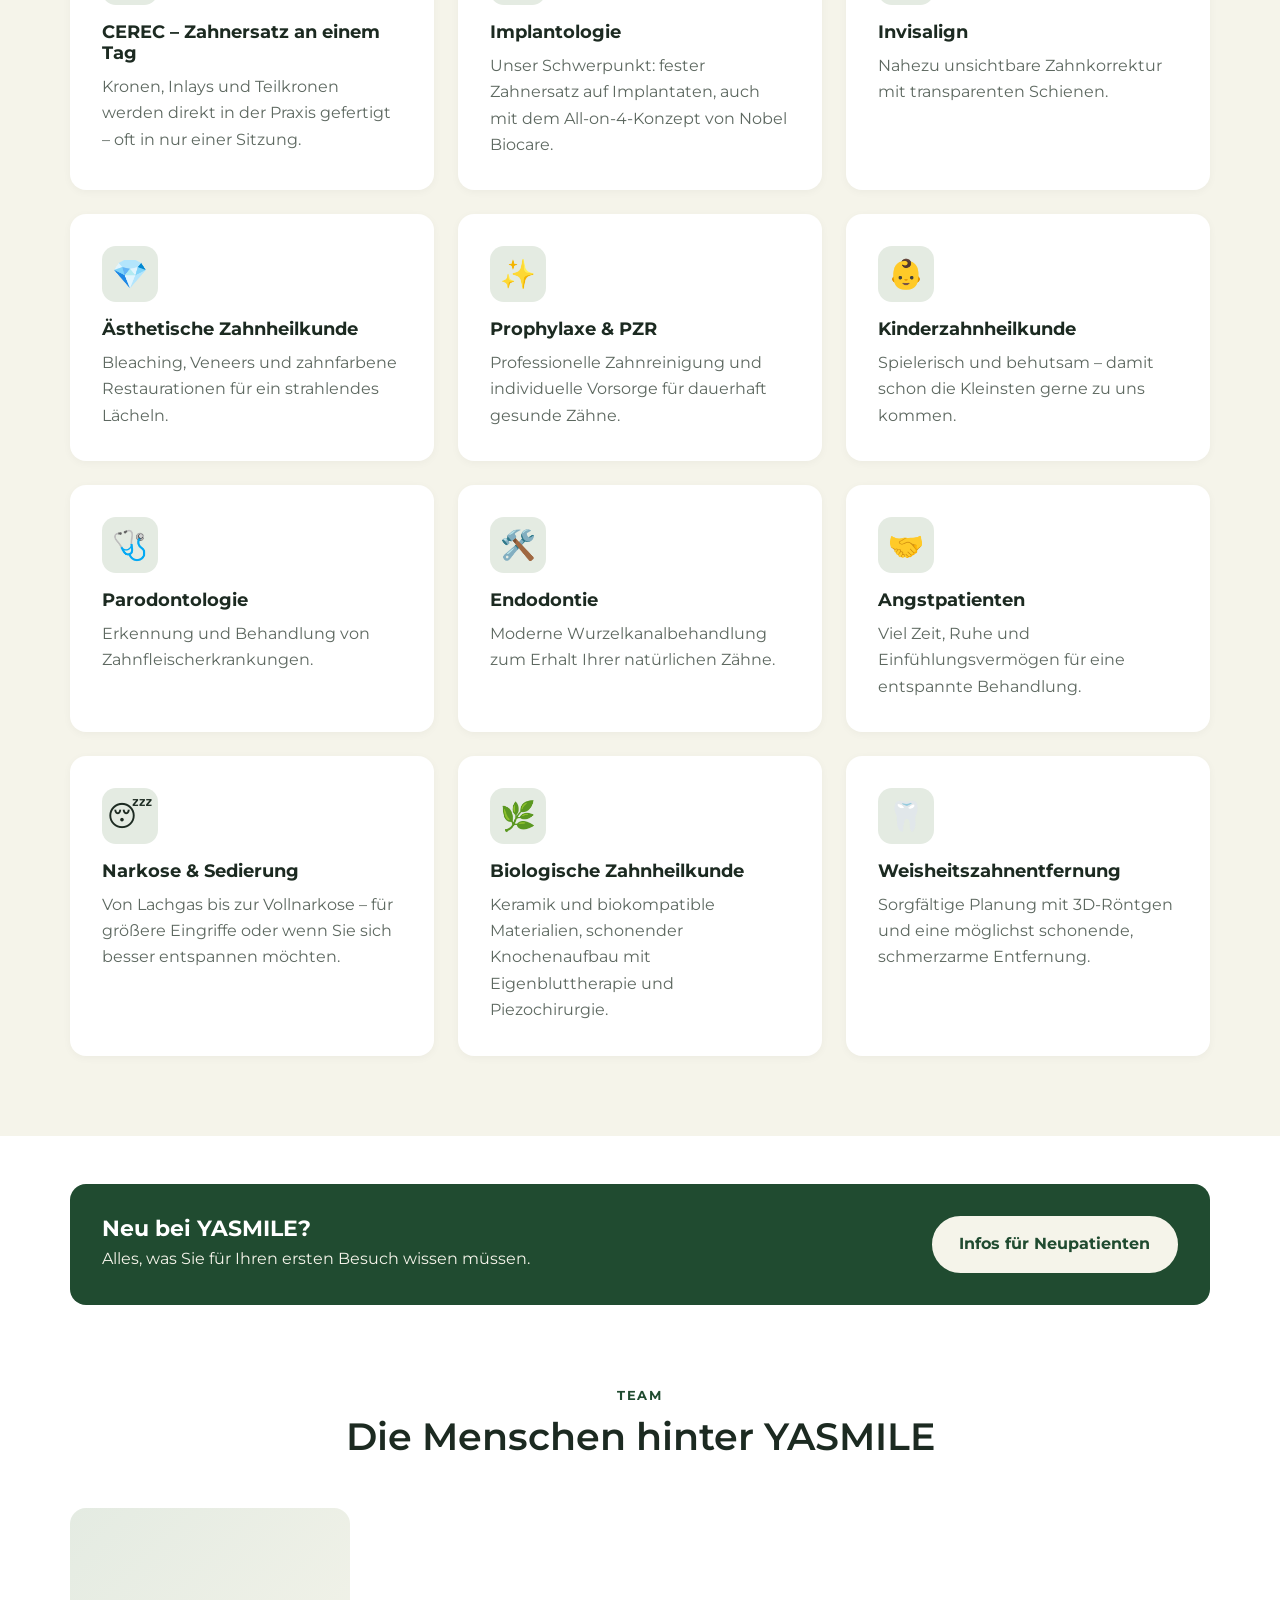
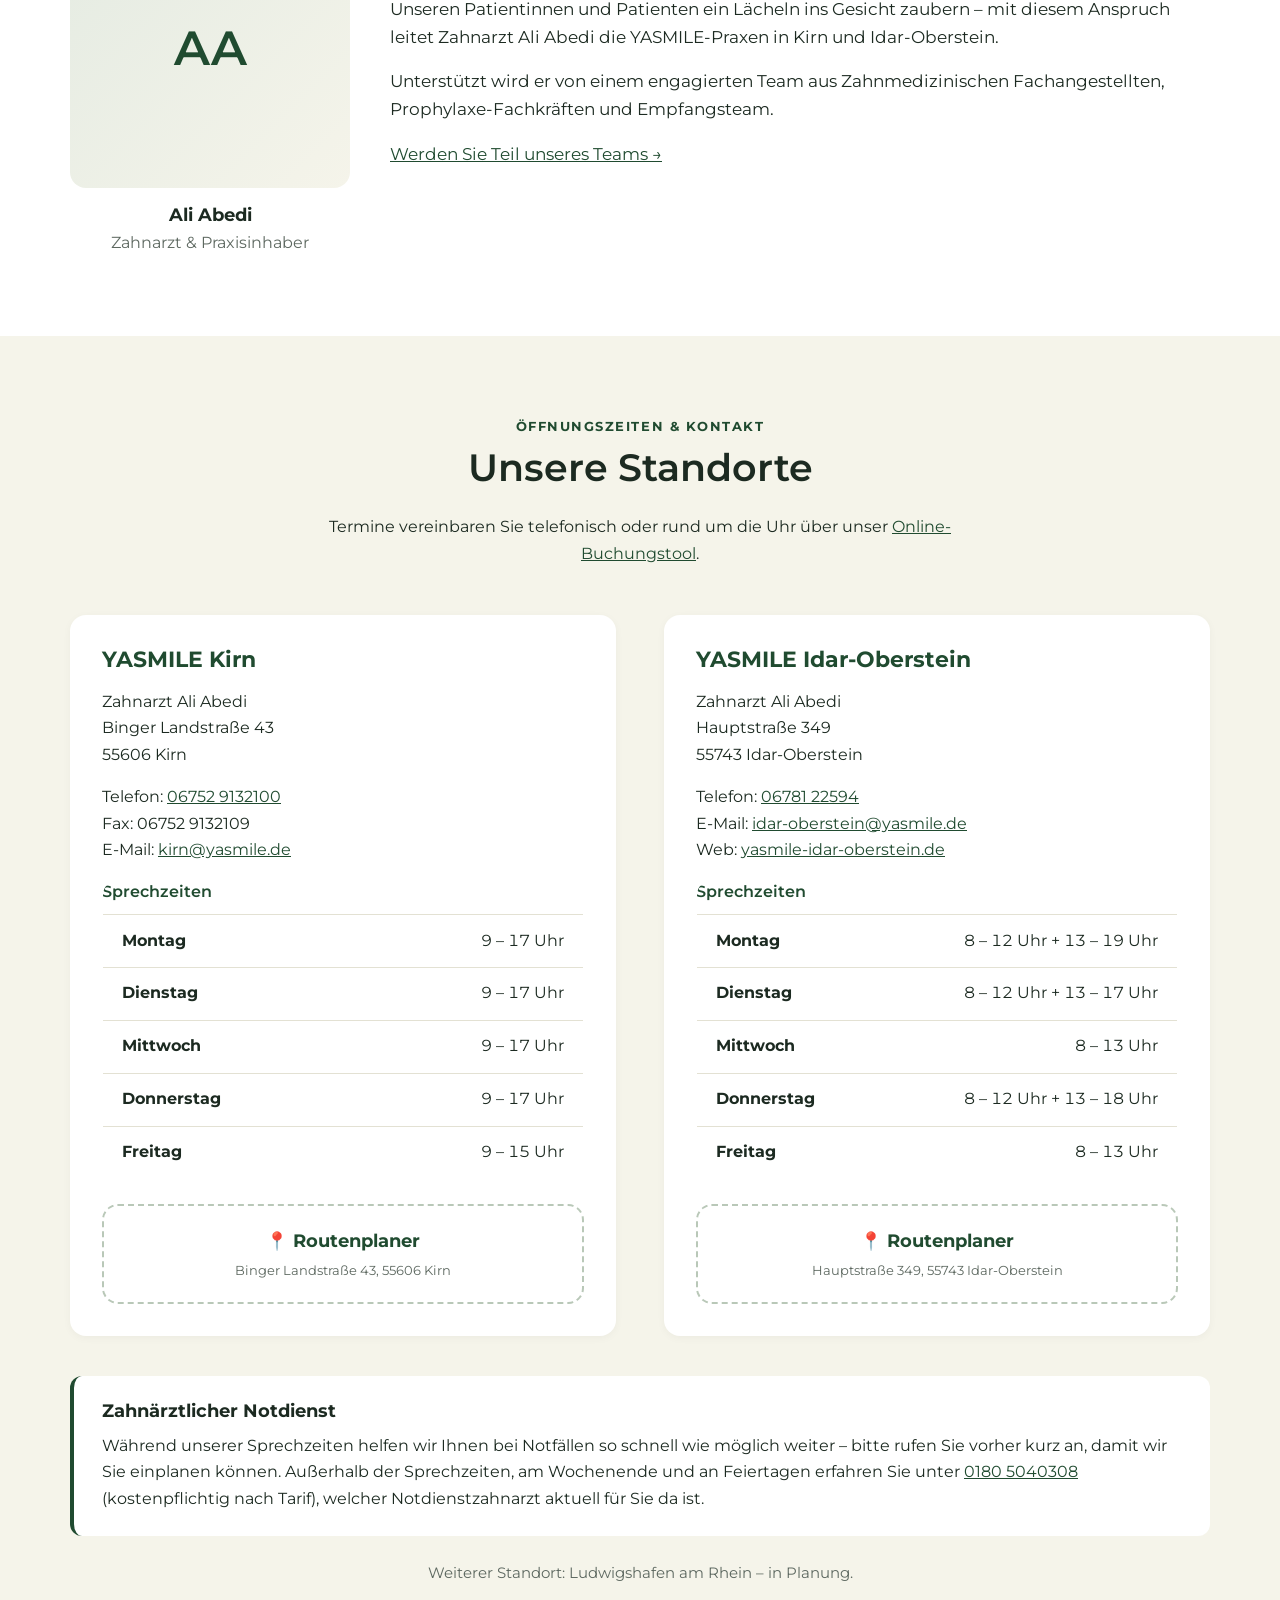
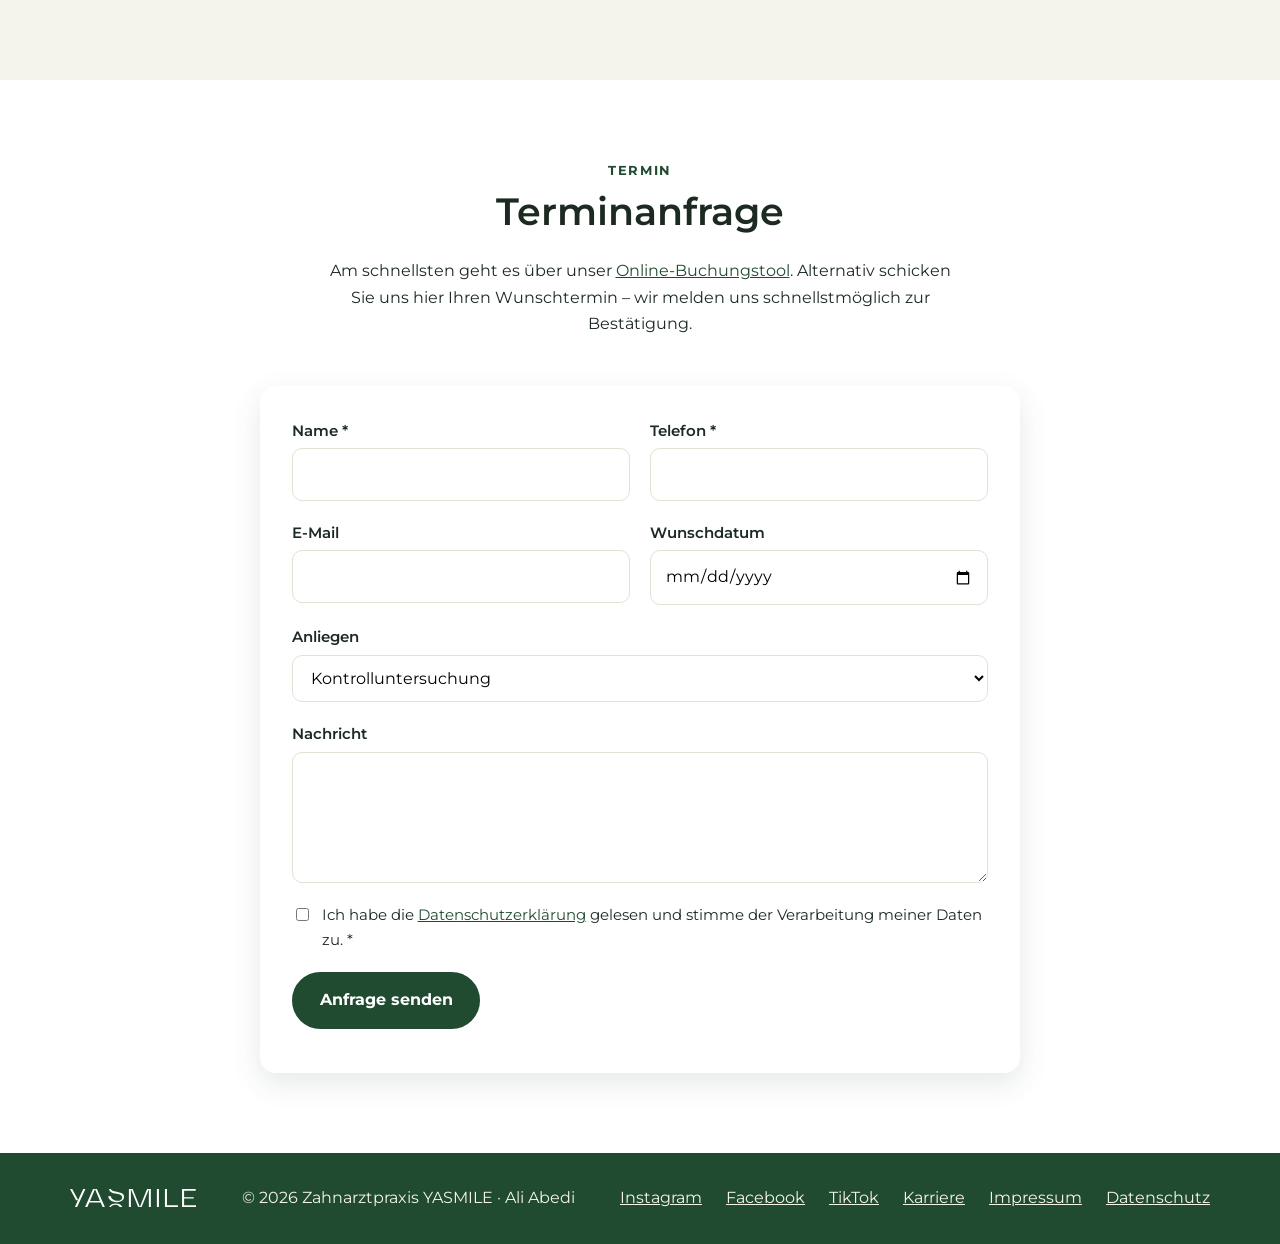
==== commit d16248da: "Add new-patient campaign landing page - neupatienten.html: hero, benefits, 3-step process, checklist" ====
--- a/index.html
+++ b/index.html
@@ -97,6 +97,15 @@
           <article class="card"><span class="icon">😴</span><h3>Narkose &amp; Sedierung</h3><p>Von Lachgas bis zur Vollnarkose – für größere Eingriffe oder wenn Sie sich besser entspannen möchten.</p></article>
           <article class="card"><span class="icon">🌿</span><h3>Biologische Zahnheilkunde</h3><p>Keramik und biokompatible Materialien, schonender Knochenaufbau mit Eigenbluttherapie und Piezochirurgie.</p></article>
           <article class="card"><span class="icon">🦷</span><h3>Weisheitszahnentfernung</h3><p>Sorgfältige Planung mit 3D-Röntgen und eine möglichst schonende, schmerzarme Entfernung.</p></article>
+        </div>
+      </div>
+    </section>
+
+    <section class="section section-slim">
+      <div class="container">
+        <div class="campaign-teaser">
+          <div><h3>Neu bei YASMILE?</h3><p>Alles, was Sie für Ihren ersten Besuch wissen müssen.</p></div>
+          <a href="neupatienten.html" class="btn btn-light">Infos für Neupatienten</a>
         </div>
       </div>
     </section>
--- a/css/styles.css
+++ b/css/styles.css
@@ -203,3 +203,33 @@
   .location-card { padding: 1.25rem; }
   .hours th, .hours td { padding: .6rem .7rem; }
 }
+
+/* Kampagne: Neupatienten */
+.steps { list-style: none; padding: 0; margin: 0 0 3rem; display: grid; grid-template-columns: repeat(3, 1fr); gap: 1.5rem; counter-reset: none; }
+.steps li { background: #fff; border-radius: var(--radius); padding: 2rem; box-shadow: 0 2px 8px rgba(0,0,0,.04); }
+.steps p { margin: 0; color: var(--muted); }
+.step-no {
+  display: inline-grid; place-items: center; width: 44px; height: 44px; border-radius: 50%;
+  background: var(--primary); color: #fff; font-weight: 700; margin-bottom: 1rem;
+}
+.checklist { background: #fff; border-radius: var(--radius); padding: 1.75rem 2rem; max-width: 760px; margin-inline: auto; border-left: 4px solid var(--primary); }
+.checklist ul { margin: 0; padding-left: 1.2rem; }
+.location-card .btn { margin-top: .5rem; }
+.faq details { background: #fff; border-radius: 12px; border: 1px solid var(--border); padding: 1rem 1.25rem; margin-bottom: .75rem; }
+.faq summary { cursor: pointer; font-weight: 600; color: var(--primary); }
+.faq details p { margin: .75rem 0 0; color: var(--muted); }
+.cta-band { background: var(--primary); color: var(--secondary); padding: 4rem 0; text-align: center; }
+.cta-band h2 { color: #fff; }
+.cta-inner p { margin: 0 0 1.5rem; }
+.btn-light { background: var(--secondary); color: var(--primary); border-color: var(--secondary); }
+.btn-light:hover { background: #fff; }
+.campaign-teaser { background: var(--primary); color: var(--secondary); border-radius: var(--radius); padding: 2rem; display: flex; flex-wrap: wrap; align-items: center; justify-content: space-between; gap: 1rem; }
+.campaign-teaser h3 { color: #fff; margin: 0 0 .25rem; font-size: 1.35rem; }
+.campaign-teaser p { margin: 0; }
+@media (max-width: 900px) {
+  .steps { grid-template-columns: 1fr; }
+}
+.section-slim { padding: 3rem 0 0; }
+.smile-card { width: min(360px, 100%); padding: 0; }
+.smile-card img { width: 55%; height: auto; }
+@media (max-width: 900px) { .smile-card { width: 240px; } }
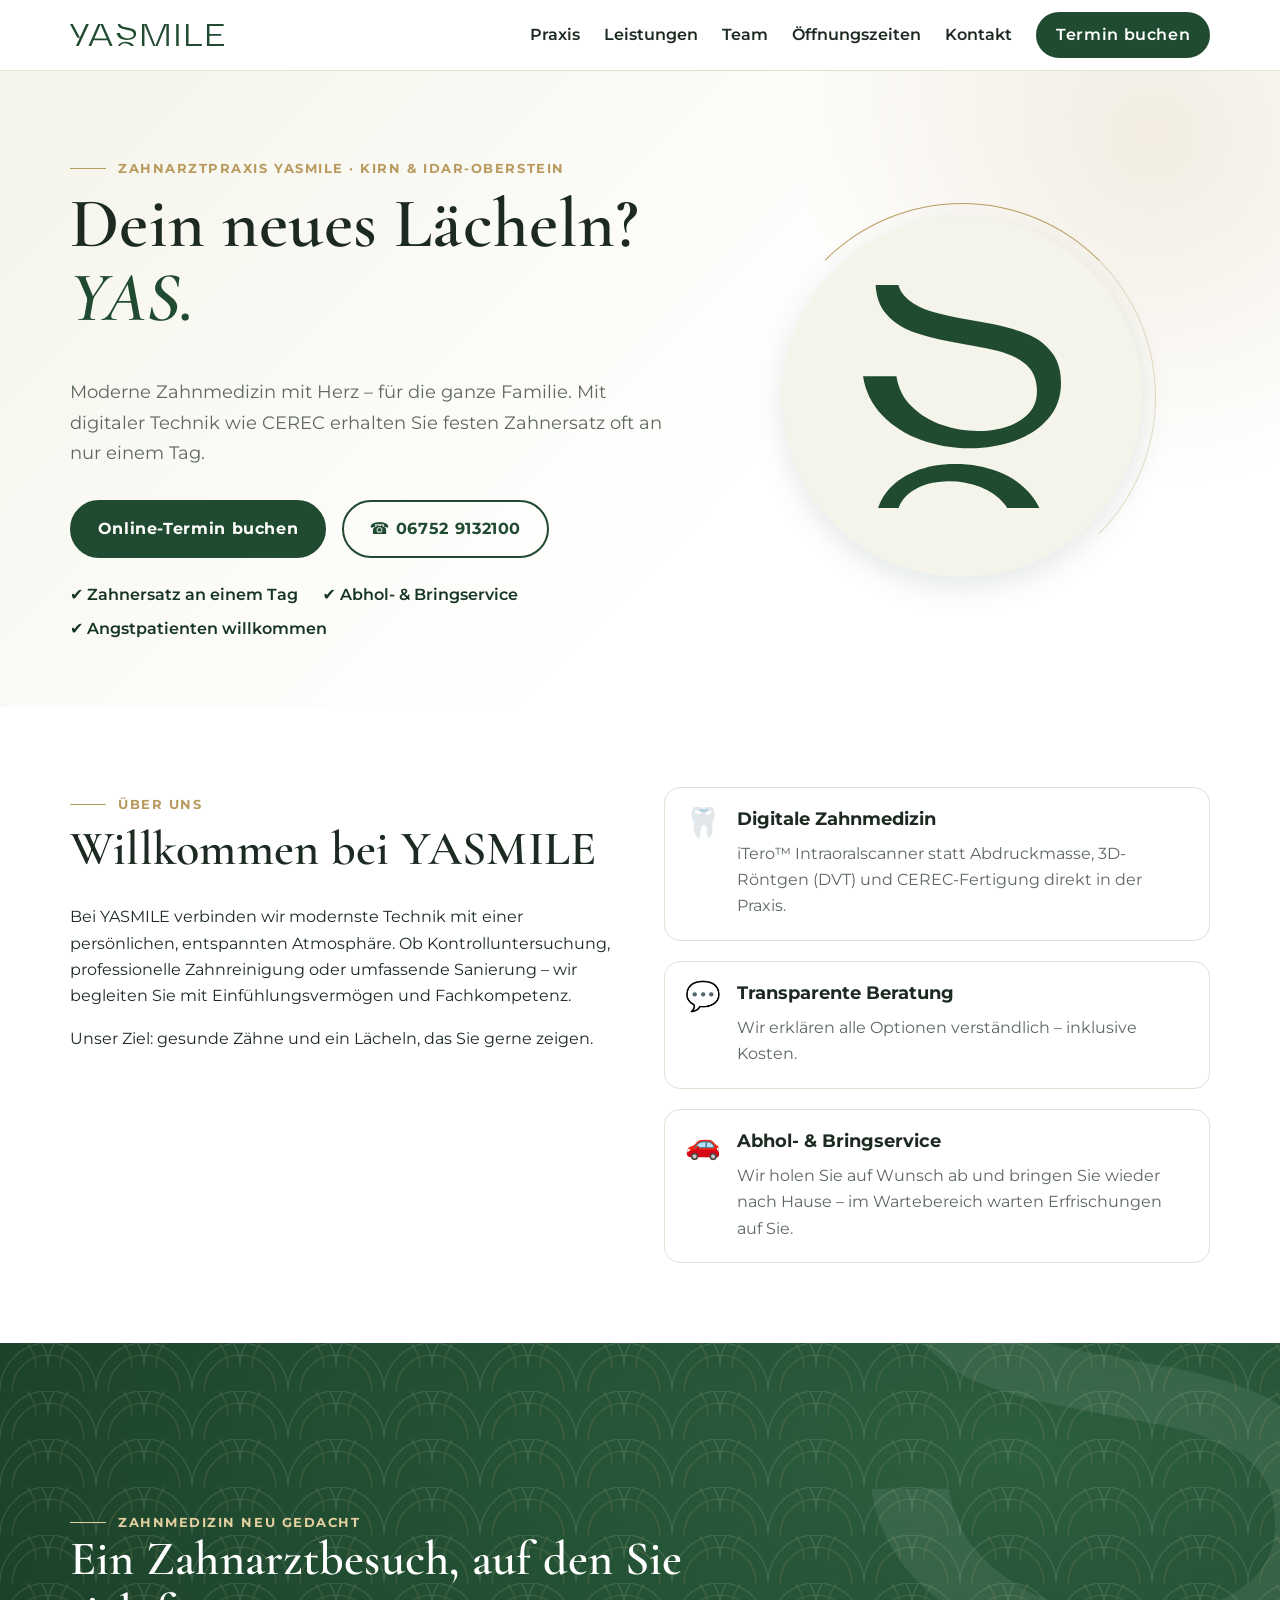
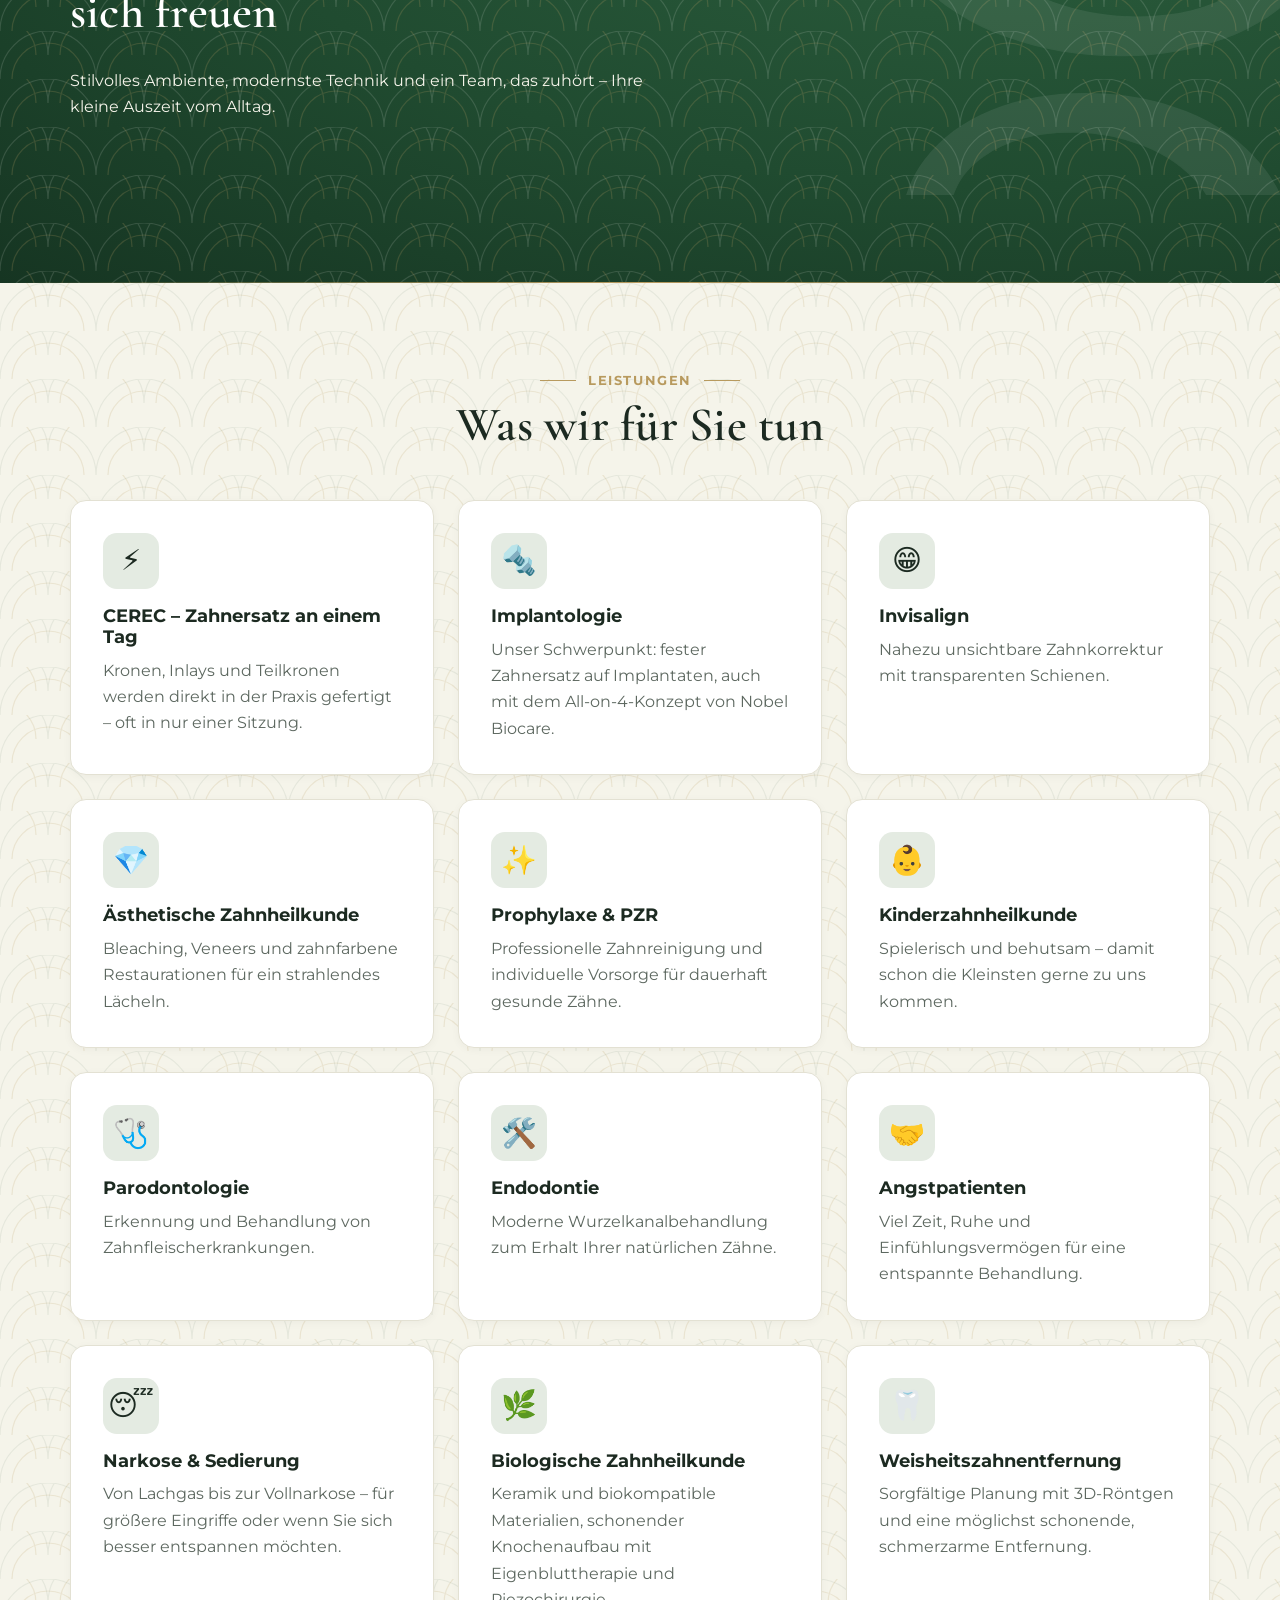
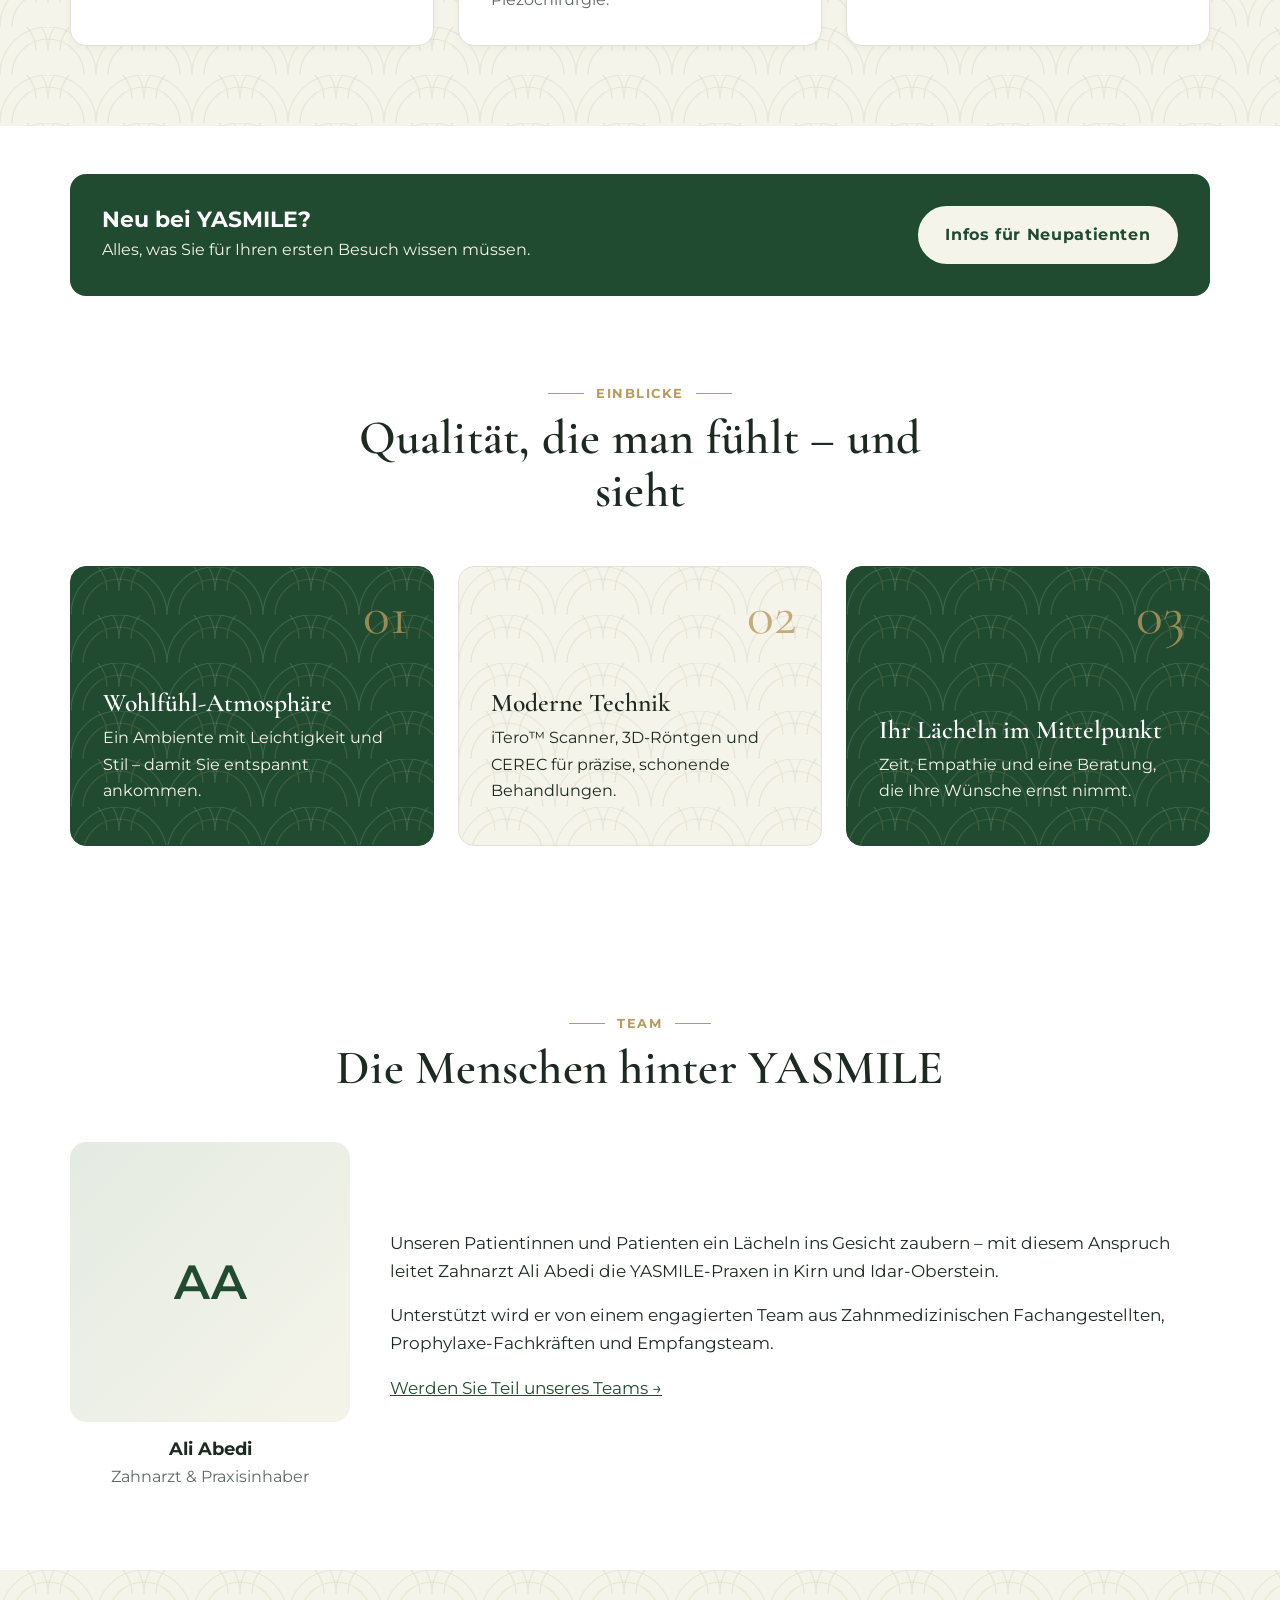
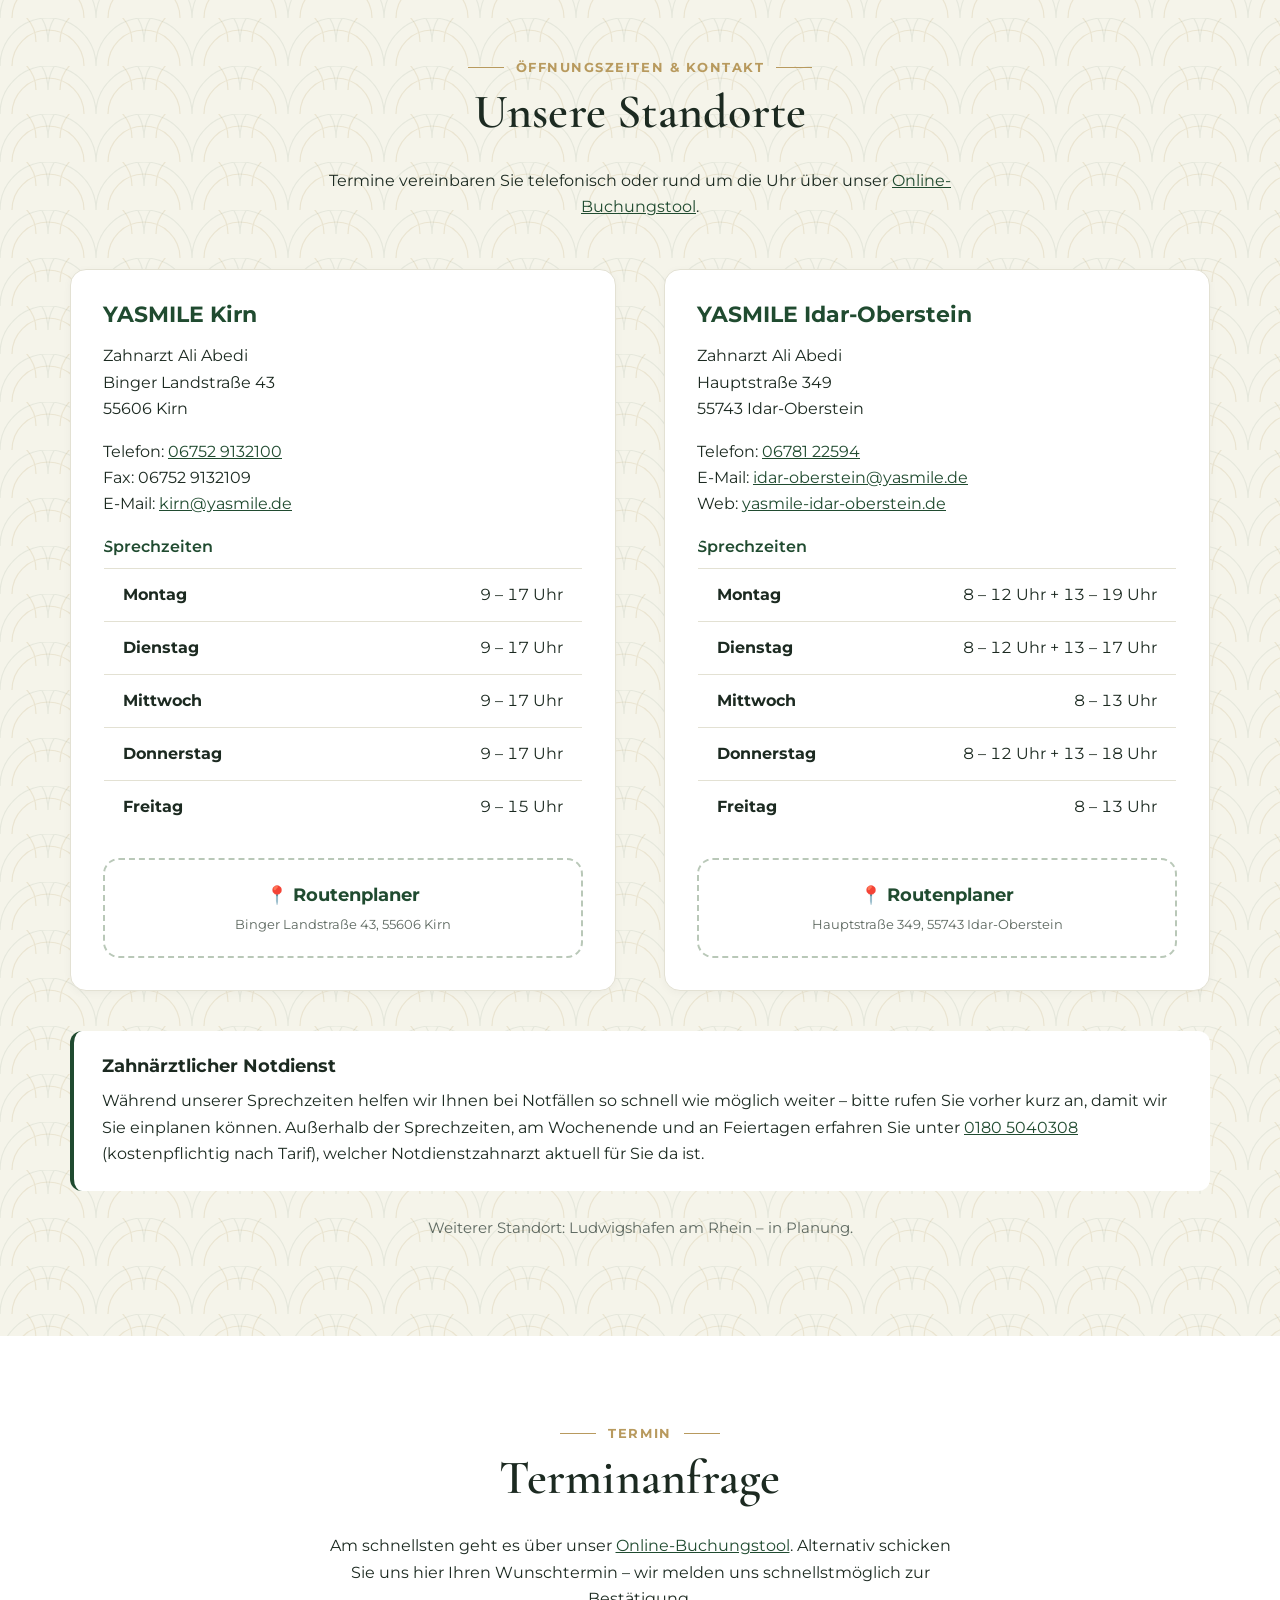
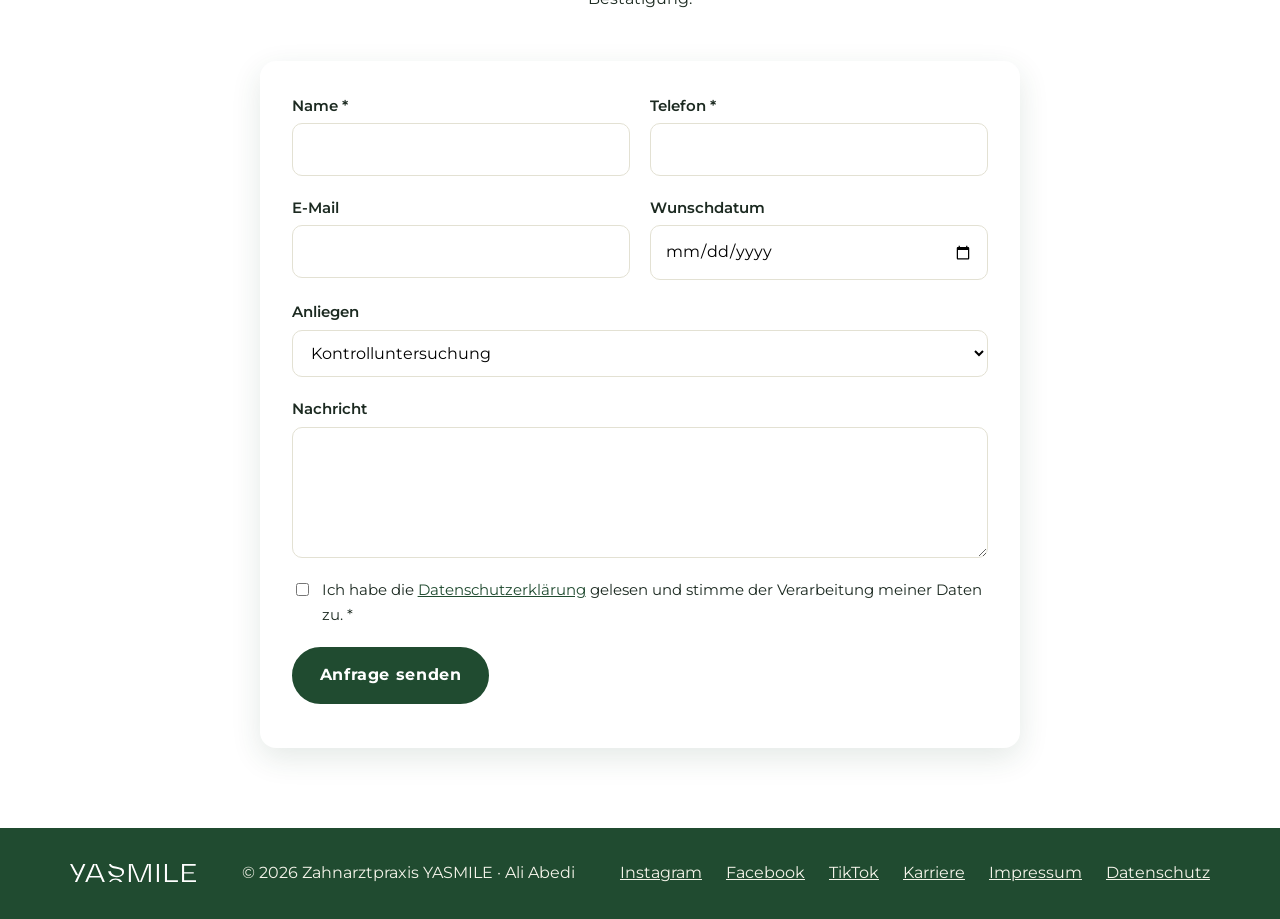
==== commit 3d6682c6: "Add pattern bands and highlight tiles to pages Co-Authored-By: Claude Opus 5.5 <noreply@anthropic.co" ====
--- a/index.html
+++ b/index.html
@@ -9,7 +9,7 @@
   <link rel="icon" href="favicon.svg" type="image/svg+xml">
   <link rel="preconnect" href="https://fonts.googleapis.com">
   <link rel="preconnect" href="https://fonts.gstatic.com" crossorigin>
-  <link href="https://fonts.googleapis.com/css2?family=Montserrat:wght@300;400;600;700&display=swap" rel="stylesheet">
+  <link href="https://fonts.googleapis.com/css2?family=Cormorant+Garamond:ital,wght@0,500;0,600;1,500;1,600&family=Montserrat:wght@300;400;600;700&display=swap" rel="stylesheet">
   <link rel="stylesheet" href="css/styles.css">
 </head>
 <body>
@@ -77,6 +77,16 @@
       </div>
     </section>
 
+    <!-- Bildband -->
+    <section class="image-band" aria-label="Unsere Praxis">
+      <div class="band-signet" aria-hidden="true"><img src="assets/signet.svg" alt=""></div>
+      <div class="container">
+        <p class="eyebrow">Zahnmedizin neu gedacht</p>
+        <h2>Ein Zahnarztbesuch, auf den Sie sich freuen</h2>
+        <p>Stilvolles Ambiente, modernste Technik und ein Team, das zuhört – Ihre kleine Auszeit vom Alltag.</p>
+      </div>
+    </section>
+
     <!-- Leistungen -->
     <section class="section section-tinted" id="leistungen">
       <div class="container">
@@ -106,6 +116,21 @@
         <div class="campaign-teaser">
           <div><h3>Neu bei YASMILE?</h3><p>Alles, was Sie für Ihren ersten Besuch wissen müssen.</p></div>
           <a href="neupatienten.html" class="btn btn-light">Infos für Neupatienten</a>
+        </div>
+      </div>
+    </section>
+
+    <!-- Einblicke -->
+    <section class="section" id="einblicke">
+      <div class="container">
+        <div class="section-head">
+          <p class="eyebrow">Einblicke</p>
+          <h2>Qualität, die man fühlt – und sieht</h2>
+        </div>
+        <div class="highlights">
+          <article class="highlight highlight-dark"><span class="highlight-no">01</span><h3>Wohlfühl-Atmosphäre</h3><p>Ein Ambiente mit Leichtigkeit und Stil – damit Sie entspannt ankommen.</p></article>
+          <article class="highlight"><span class="highlight-no">02</span><h3>Moderne Technik</h3><p>iTero™ Scanner, 3D-Röntgen und CEREC für präzise, schonende Behandlungen.</p></article>
+          <article class="highlight highlight-dark"><span class="highlight-no">03</span><h3>Ihr Lächeln im Mittelpunkt</h3><p>Zeit, Empathie und eine Beratung, die Ihre Wünsche ernst nimmt.</p></article>
         </div>
       </div>
     </section>
--- a/css/styles.css
+++ b/css/styles.css
@@ -11,6 +11,8 @@
   --border: #e3e1d3;
   --radius: 16px;
   --shadow: 0 10px 30px rgba(32, 75, 48, 0.12);
+  --gold: #b89a5e;
+  --serif: "Cormorant Garamond", Georgia, "Times New Roman", serif;
 }
 
 *, *::before, *::after { box-sizing: border-box; }
@@ -233,3 +235,102 @@
 .smile-card { width: min(360px, 100%); padding: 0; }
 .smile-card img { width: 55%; height: auto; }
 @media (max-width: 900px) { .smile-card { width: 240px; } }
+
+/* ===== Luxus-Look ===== */
+h1, h2 { font-family: var(--serif); font-weight: 600; letter-spacing: .005em; }
+h1 { font-size: clamp(2.6rem, 6vw, 4.4rem); line-height: 1.05; }
+h2 { font-size: clamp(2rem, 4vw, 3rem); line-height: 1.1; }
+.accent { font-style: italic; }
+.eyebrow { display: inline-flex; align-items: center; gap: .75rem; color: var(--gold); }
+.eyebrow::before { content: ""; width: 36px; height: 1px; background: var(--gold); }
+.section-head .eyebrow::after { content: ""; width: 36px; height: 1px; background: var(--gold); }
+.btn { letter-spacing: .04em; position: relative; overflow: hidden; }
+.btn::after {
+  content: ""; position: absolute; inset: 0; transform: translateX(-120%) skewX(-20deg);
+  background: linear-gradient(90deg, transparent, rgba(255,255,255,.35), transparent);
+  transition: transform .7s ease;
+}
+.btn:hover::after { transform: translateX(120%) skewX(-20deg); }
+.card, .location-card, .steps li { border: 1px solid var(--border); position: relative; overflow: hidden; }
+.card::before, .location-card::before, .steps li::before {
+  content: ""; position: absolute; left: 0; top: 0; height: 3px; width: 0;
+  background: linear-gradient(90deg, var(--gold), var(--primary)); transition: width .5s ease;
+}
+.card:hover::before, .location-card:hover::before, .steps li:hover::before { width: 100%; }
+.site-header { transition: box-shadow .3s, background .3s; }
+.site-header.scrolled { box-shadow: 0 6px 24px rgba(32,75,48,.08); background: rgba(255,255,255,.97); }
+
+/* Hero: Signet mit goldenem Ring */
+.hero { position: relative; overflow: hidden; }
+.hero::before {
+  content: ""; position: absolute; width: 60vw; height: 60vw; right: -20vw; top: -25vw; border-radius: 50%;
+  background: radial-gradient(circle, rgba(184,154,94,.18), transparent 65%);
+  animation: glow 12s ease-in-out infinite alternate; pointer-events: none;
+}
+@keyframes glow { to { transform: translate(-6vw, 6vw) scale(1.1); } }
+.smile-card { position: relative; animation: float 6s ease-in-out infinite; }
+.smile-card::before {
+  content: ""; position: absolute; inset: -14px; border-radius: 50%;
+  border: 1px solid transparent; border-top-color: var(--gold); border-right-color: rgba(184,154,94,.35);
+  animation: spin 14s linear infinite;
+}
+@keyframes spin { to { transform: rotate(360deg); } }
+.smile-card img { animation: signetIn 1.6s cubic-bezier(.2,.7,.2,1) both; }
+@keyframes signetIn { from { opacity: 0; transform: scale(.7) rotate(-8deg); } to { opacity: 1; transform: none; } }
+.hero-text > * { animation: rise .9s cubic-bezier(.2,.7,.2,1) both; }
+.hero-text > *:nth-child(2) { animation-delay: .12s; }
+.hero-text > *:nth-child(3) { animation-delay: .24s; }
+.hero-text > *:nth-child(4) { animation-delay: .36s; }
+.hero-text > *:nth-child(5) { animation-delay: .48s; }
+@keyframes rise { from { opacity: 0; transform: translateY(24px); } to { opacity: 1; transform: none; } }
+
+/* Scroll-Reveal (per JS aktiviert) */
+.js .reveal { opacity: 0; transform: translateY(32px); transition: opacity .9s ease, transform .9s cubic-bezier(.2,.7,.2,1); }
+.js .reveal.visible { opacity: 1; transform: none; }
+
+/* Musterbänder in den YASMILE-Farben */
+@keyframes drift { from { background-position: 0 0, 0 0; } to { background-position: 96px 48px, 0 0; } }
+.image-band {
+  position: relative; min-height: 60vh; display: grid; align-items: center; color: #fff; overflow: hidden;
+  background: url("../assets/pattern-light.svg") 0 0 / 96px 48px repeat, radial-gradient(ellipse at 80% 20%, #2c5f3e, var(--primary) 55%, var(--primary-dark));
+  animation: drift 30s linear infinite;
+}
+.image-band::after {
+  content: ""; position: absolute; left: 0; right: 0; bottom: 0; height: 1px;
+  background: linear-gradient(90deg, transparent, var(--gold), transparent);
+}
+.band-signet { position: absolute; right: -4vw; top: 50%; width: min(460px, 55vw); margin-top: calc(min(460px, 55vw) * -.56); will-change: transform; pointer-events: none; }
+.band-signet img { width: 100%; height: auto; filter: brightness(0) invert(1); opacity: .08; }
+.image-band .container { position: relative; z-index: 1; padding: 5rem 0; }
+.image-band h2 { color: #fff; max-width: 14em; }
+.image-band p { max-width: 36em; color: var(--secondary); margin: 0; }
+.image-band .eyebrow { color: #e3cf9f; }
+.image-band .eyebrow::before { background: #e3cf9f; }
+.section-tinted { background: url("../assets/pattern-green.svg") 0 0 / 96px 48px repeat, var(--tint); }
+
+/* Highlights statt Galerie */
+.highlights { display: grid; grid-template-columns: repeat(3, 1fr); gap: 1.5rem; }
+.highlight {
+  position: relative; overflow: hidden; border-radius: var(--radius); padding: 2.5rem 2rem; min-height: 280px;
+  display: flex; flex-direction: column; justify-content: flex-end;
+  background: url("../assets/pattern-green.svg") 0 0 / 96px 48px repeat, var(--secondary);
+  border: 1px solid var(--border); transition: transform .5s cubic-bezier(.2,.7,.2,1), box-shadow .5s;
+}
+.highlight:hover { transform: translateY(-8px); box-shadow: var(--shadow); animation: drift 12s linear infinite; }
+.highlight-dark { background: url("../assets/pattern-light.svg") 0 0 / 96px 48px repeat, var(--primary); color: var(--secondary); border-color: var(--primary); }
+.highlight-dark h3 { color: #fff; }
+.highlight h3 { font-family: var(--serif); font-size: 1.6rem; font-weight: 600; margin-bottom: .4rem; }
+.highlight p { margin: 0; }
+.highlight-no { position: absolute; top: 1.25rem; right: 1.5rem; font-family: var(--serif); font-size: 3.5rem; line-height: 1; color: var(--gold); opacity: .8; }
+@media (max-width: 900px) {
+  .highlights { grid-template-columns: 1fr; }
+  .highlight { min-height: 200px; }
+}
+@media (max-width: 760px) {
+  .image-band { min-height: 50vh; }
+}
+
+@media (prefers-reduced-motion: reduce) {
+  *, *::before, *::after { animation: none !important; transition: none !important; }
+  .js .reveal { opacity: 1; transform: none; }
+}
